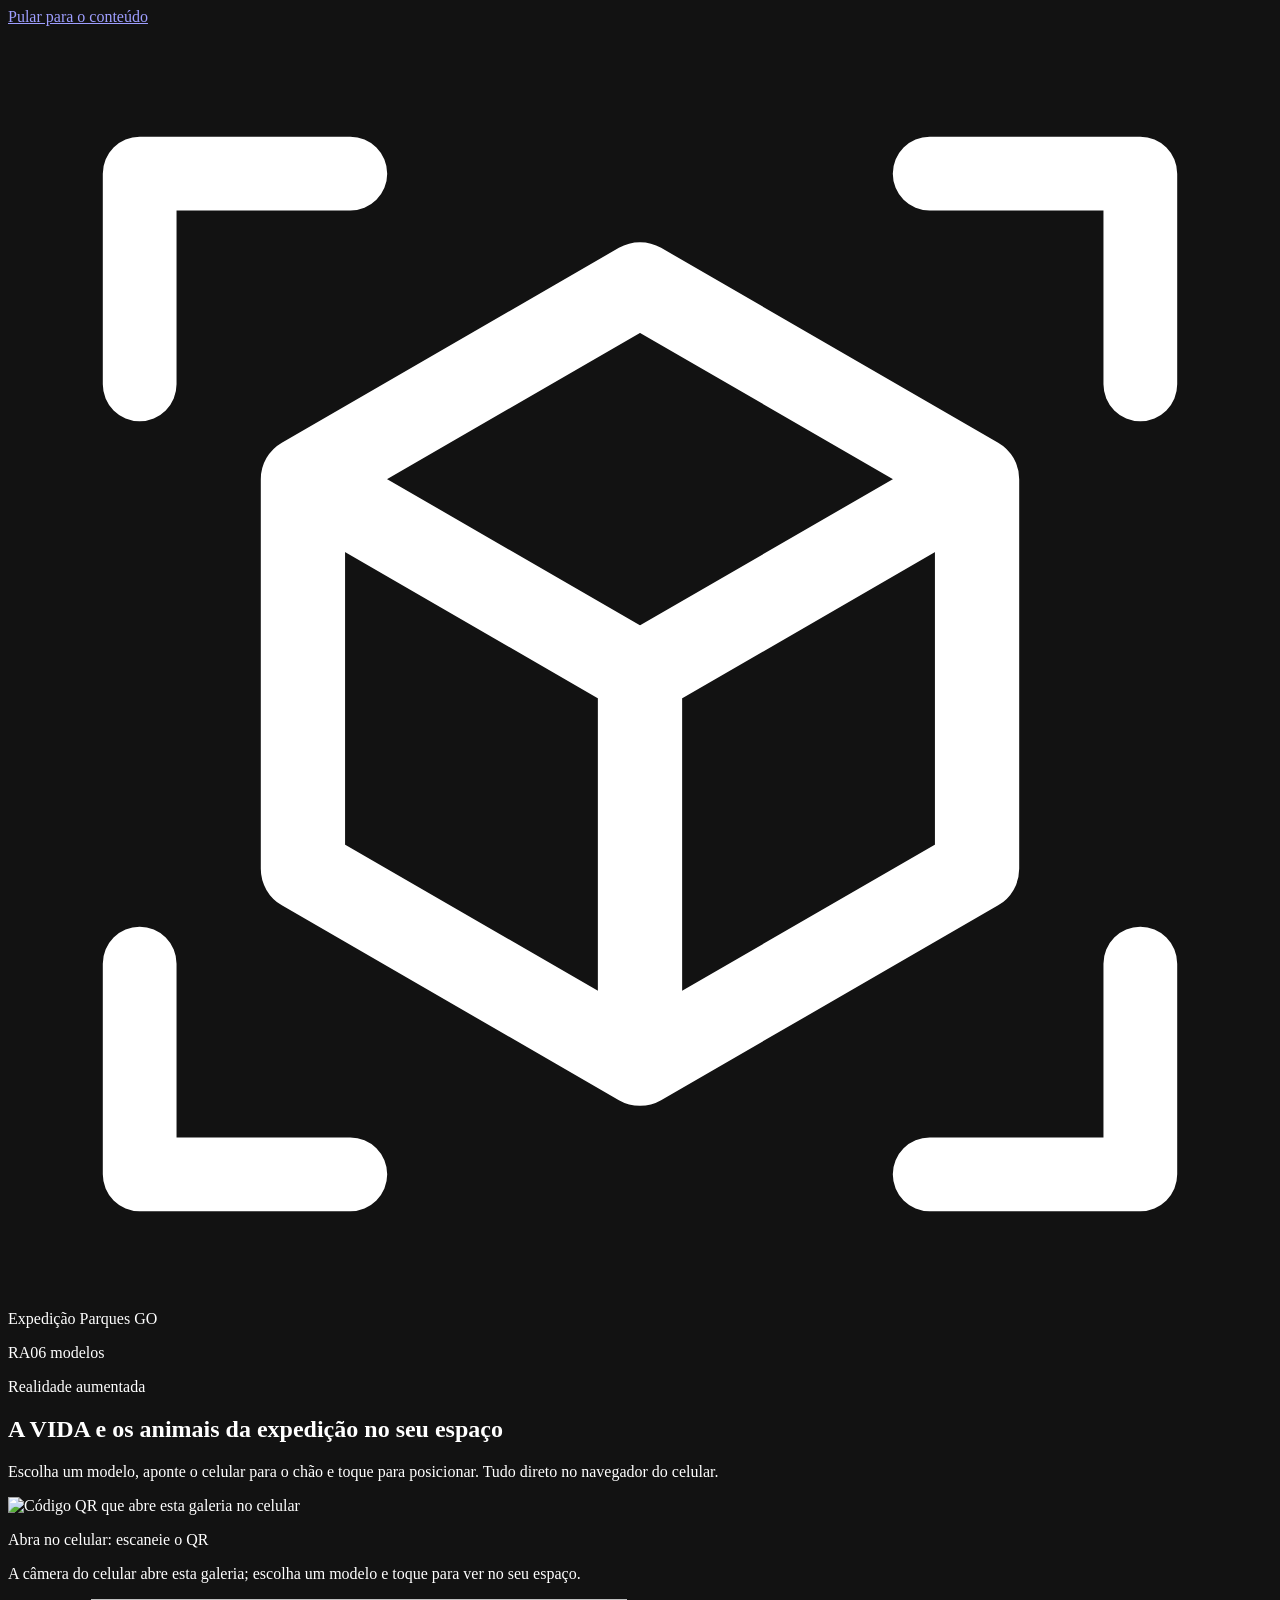
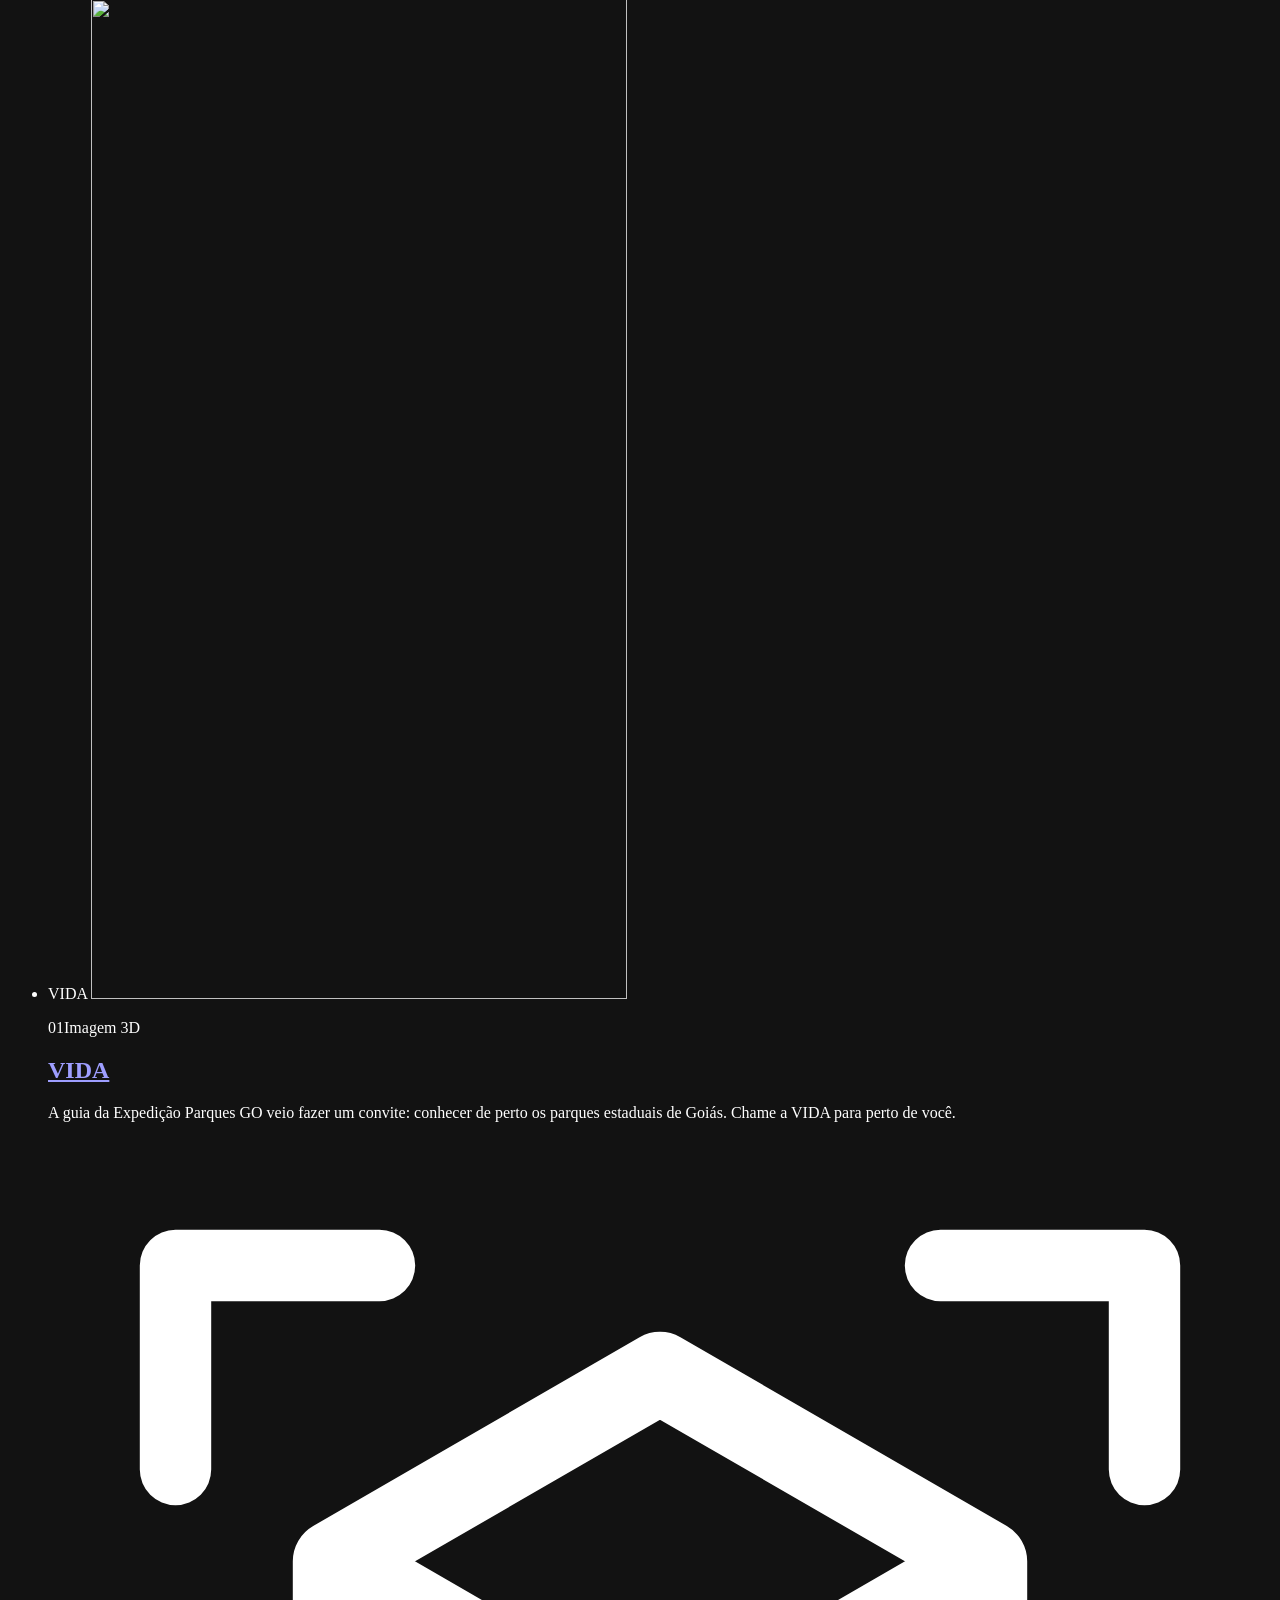
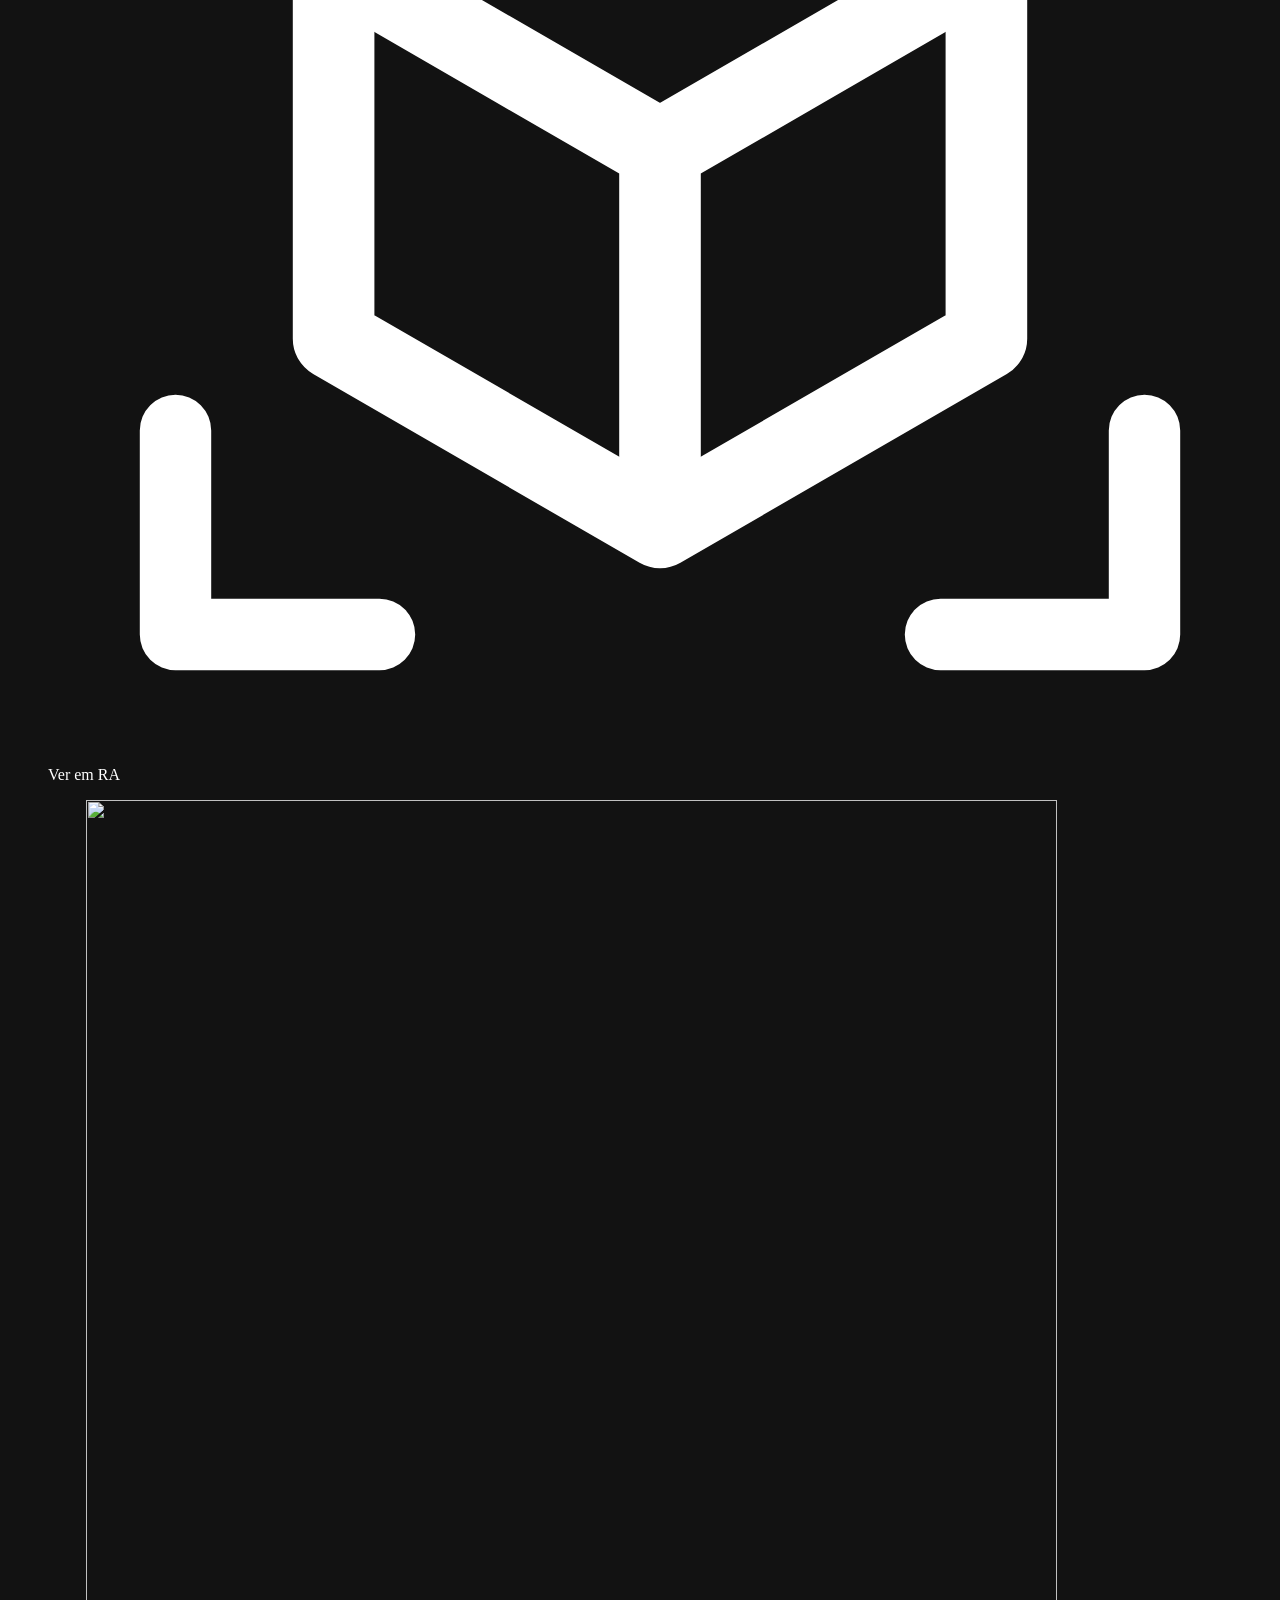
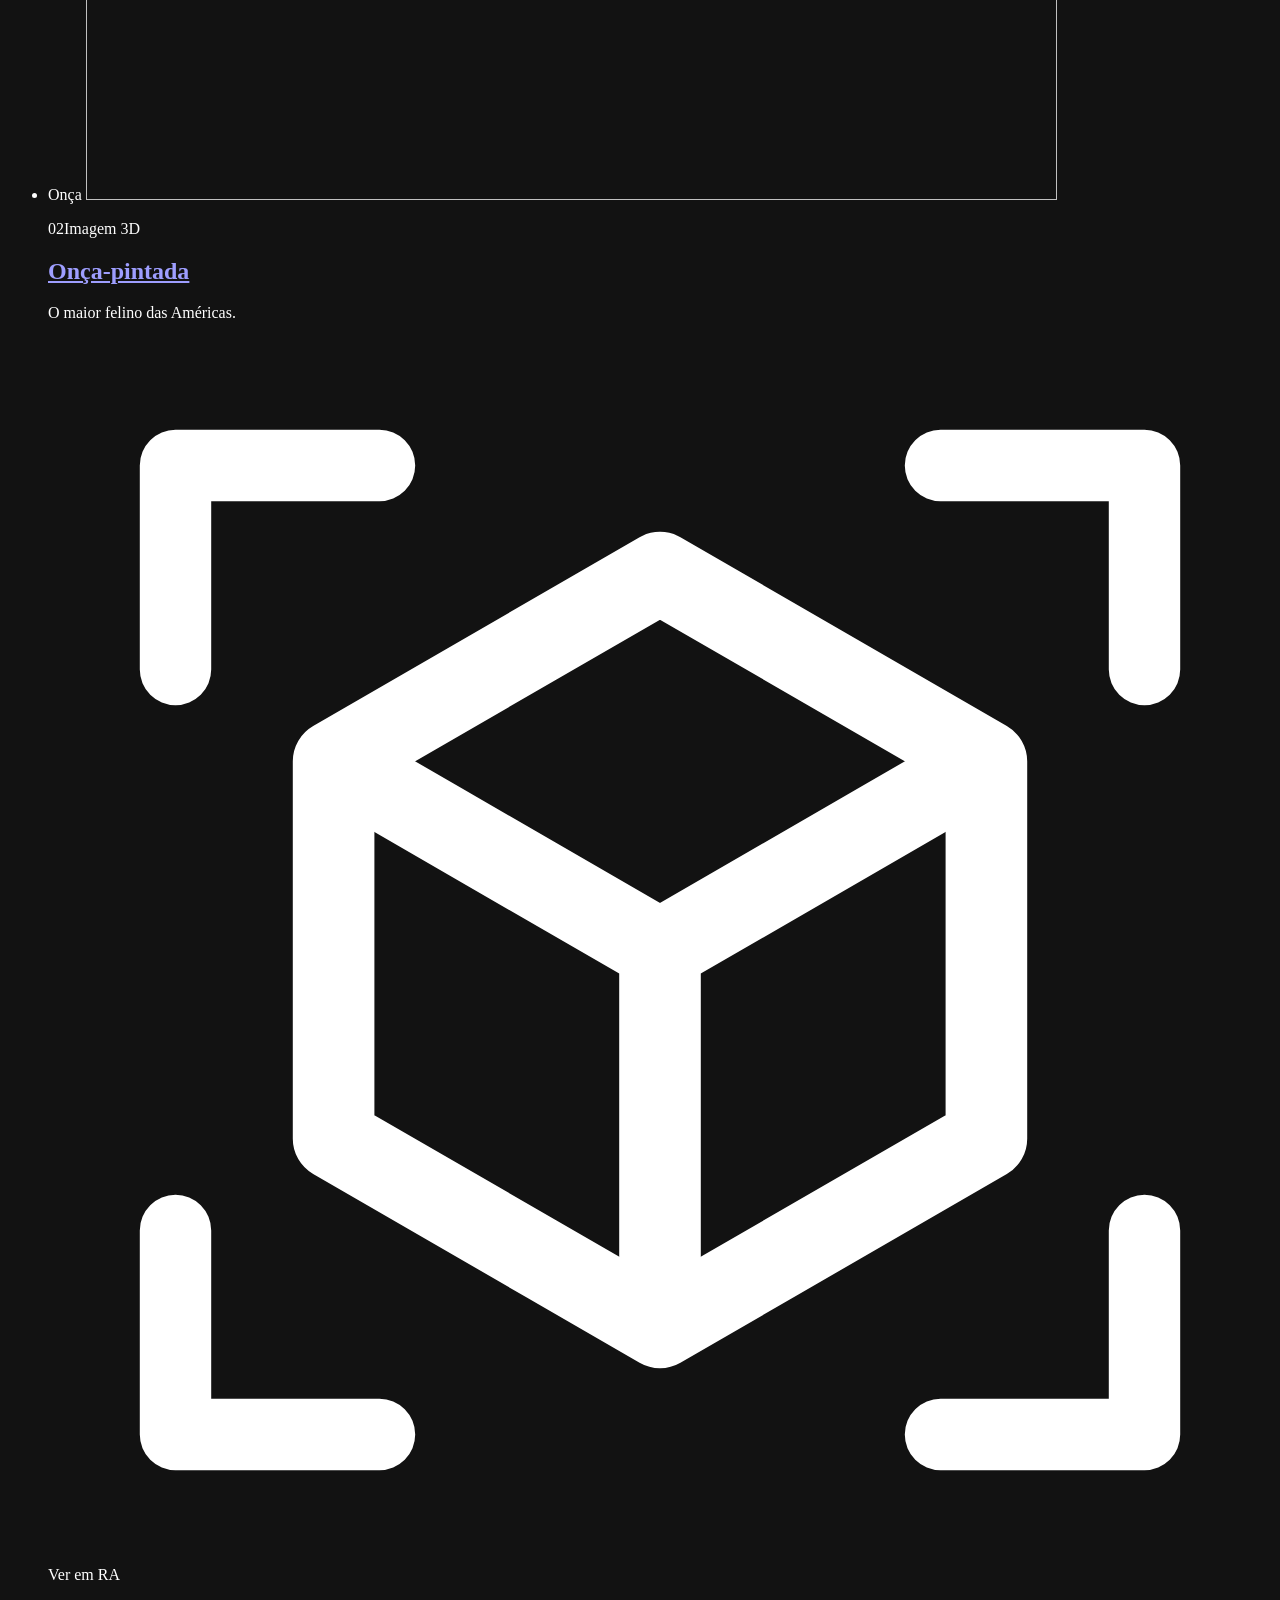
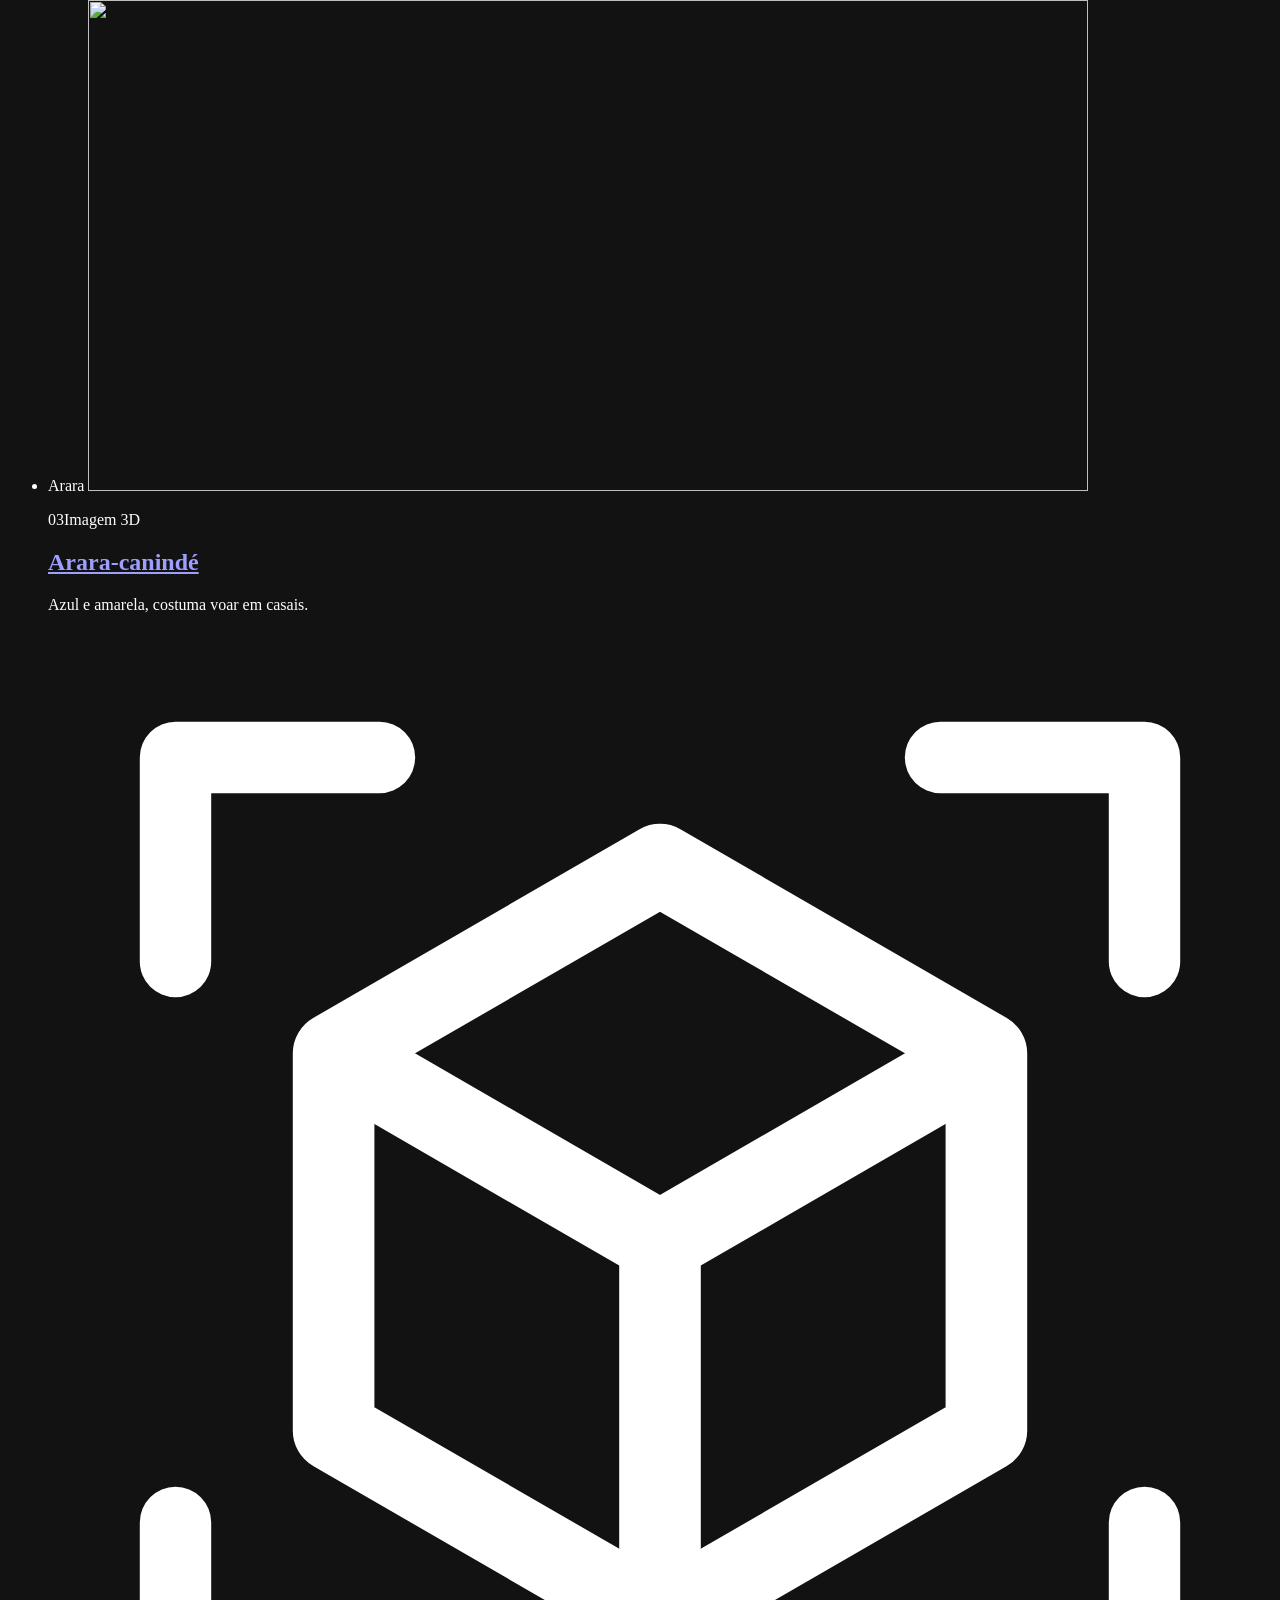
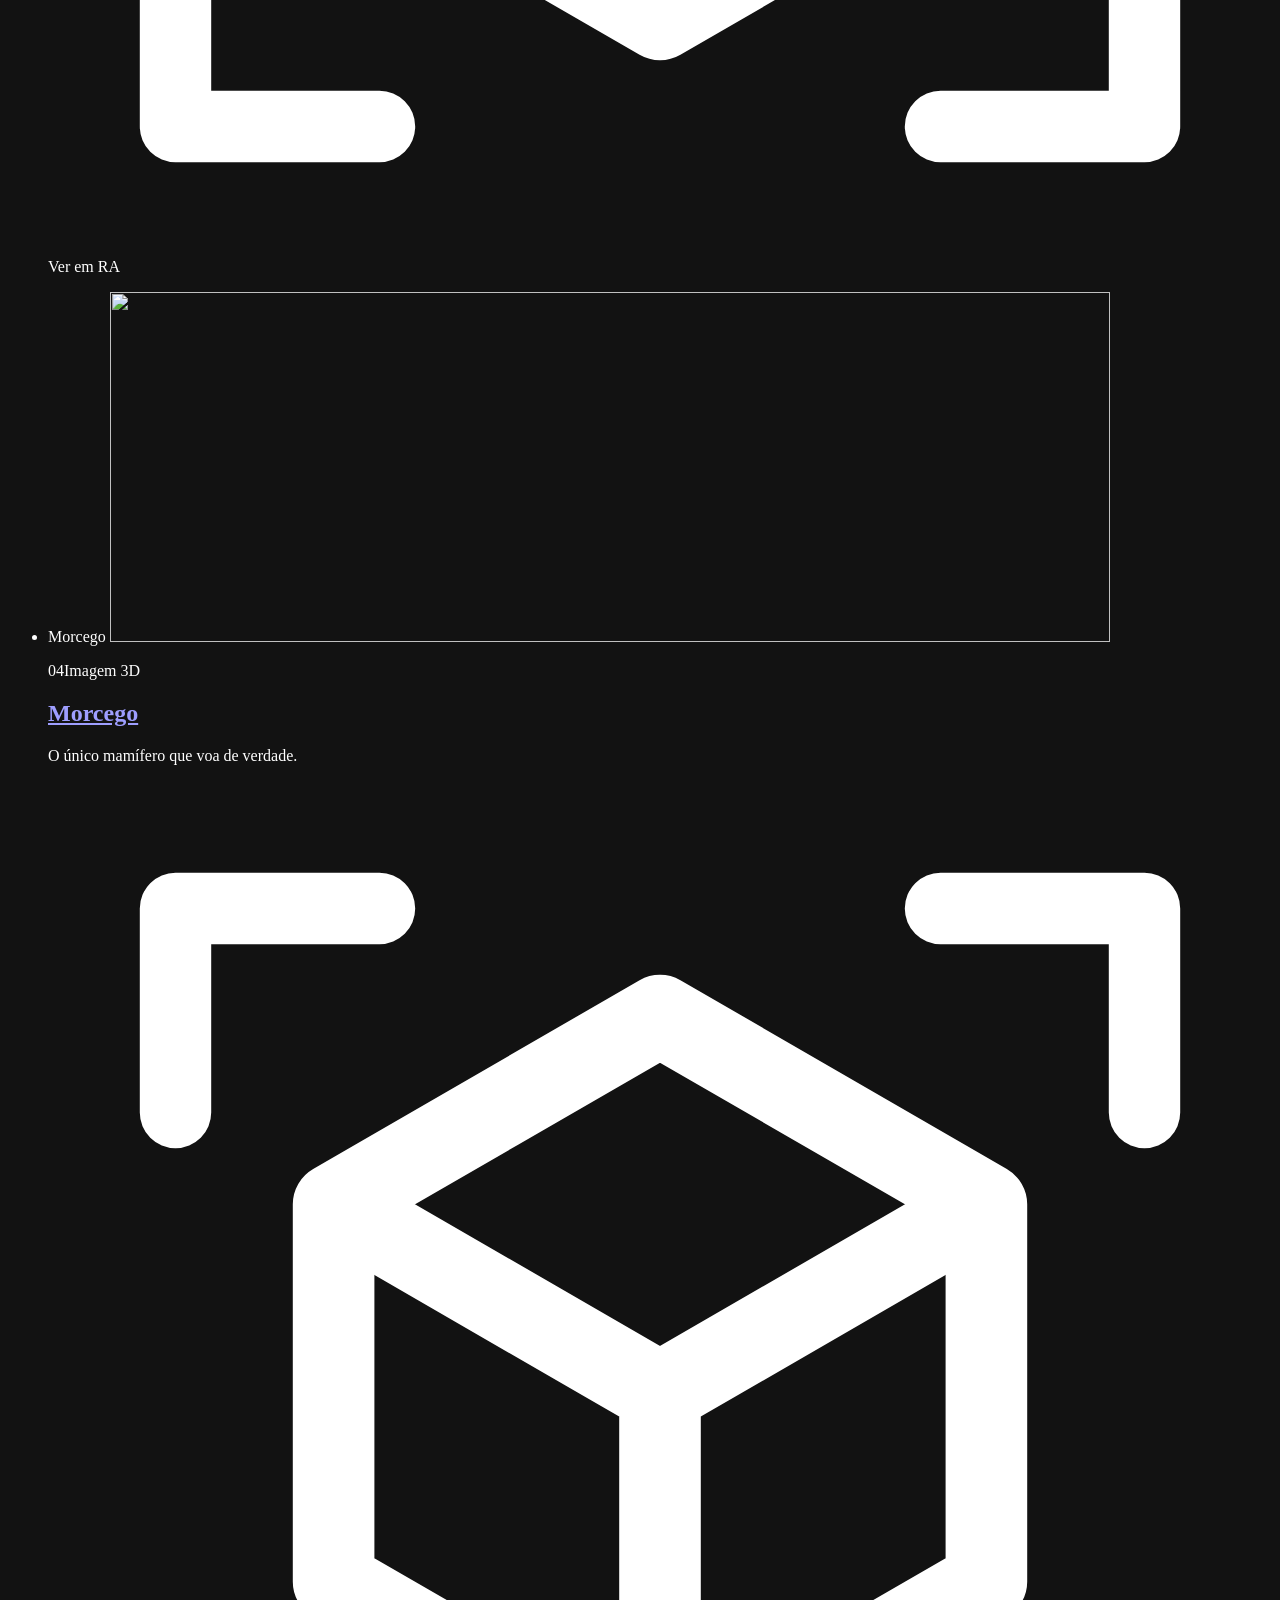
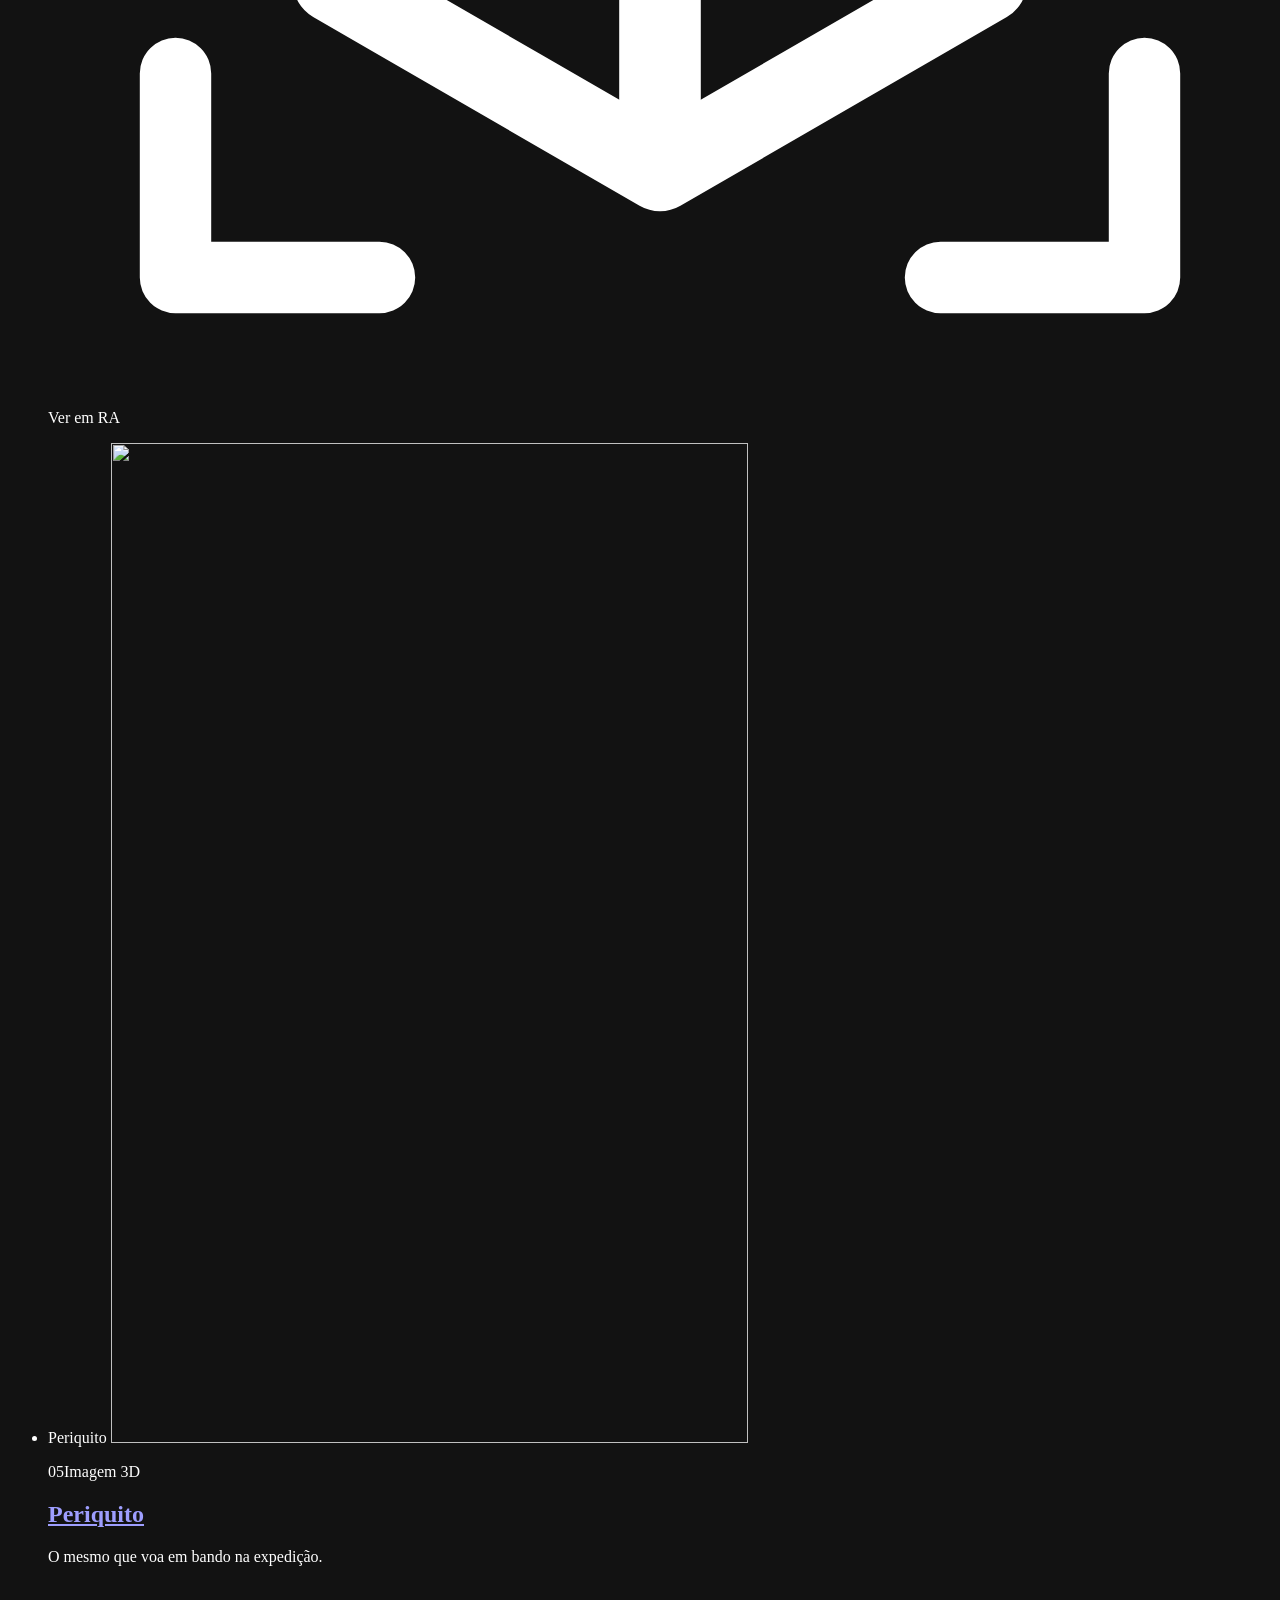
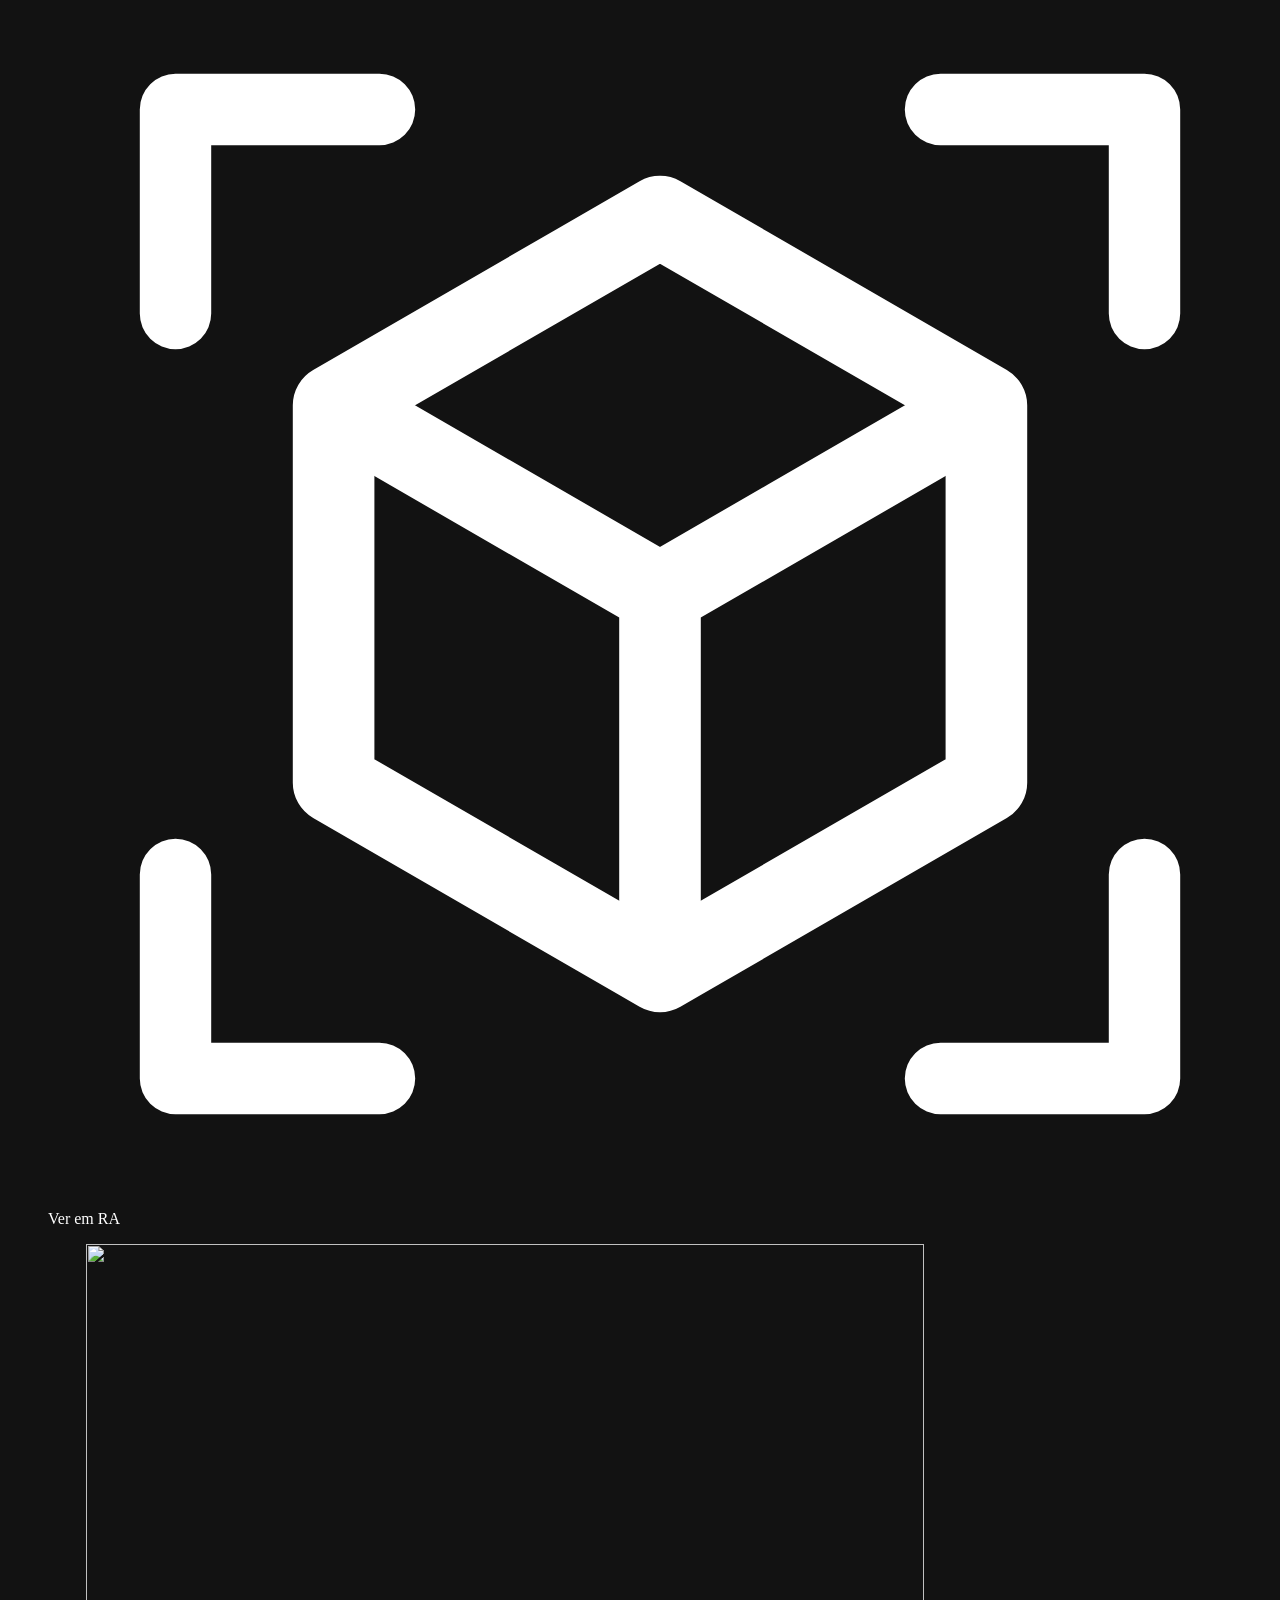
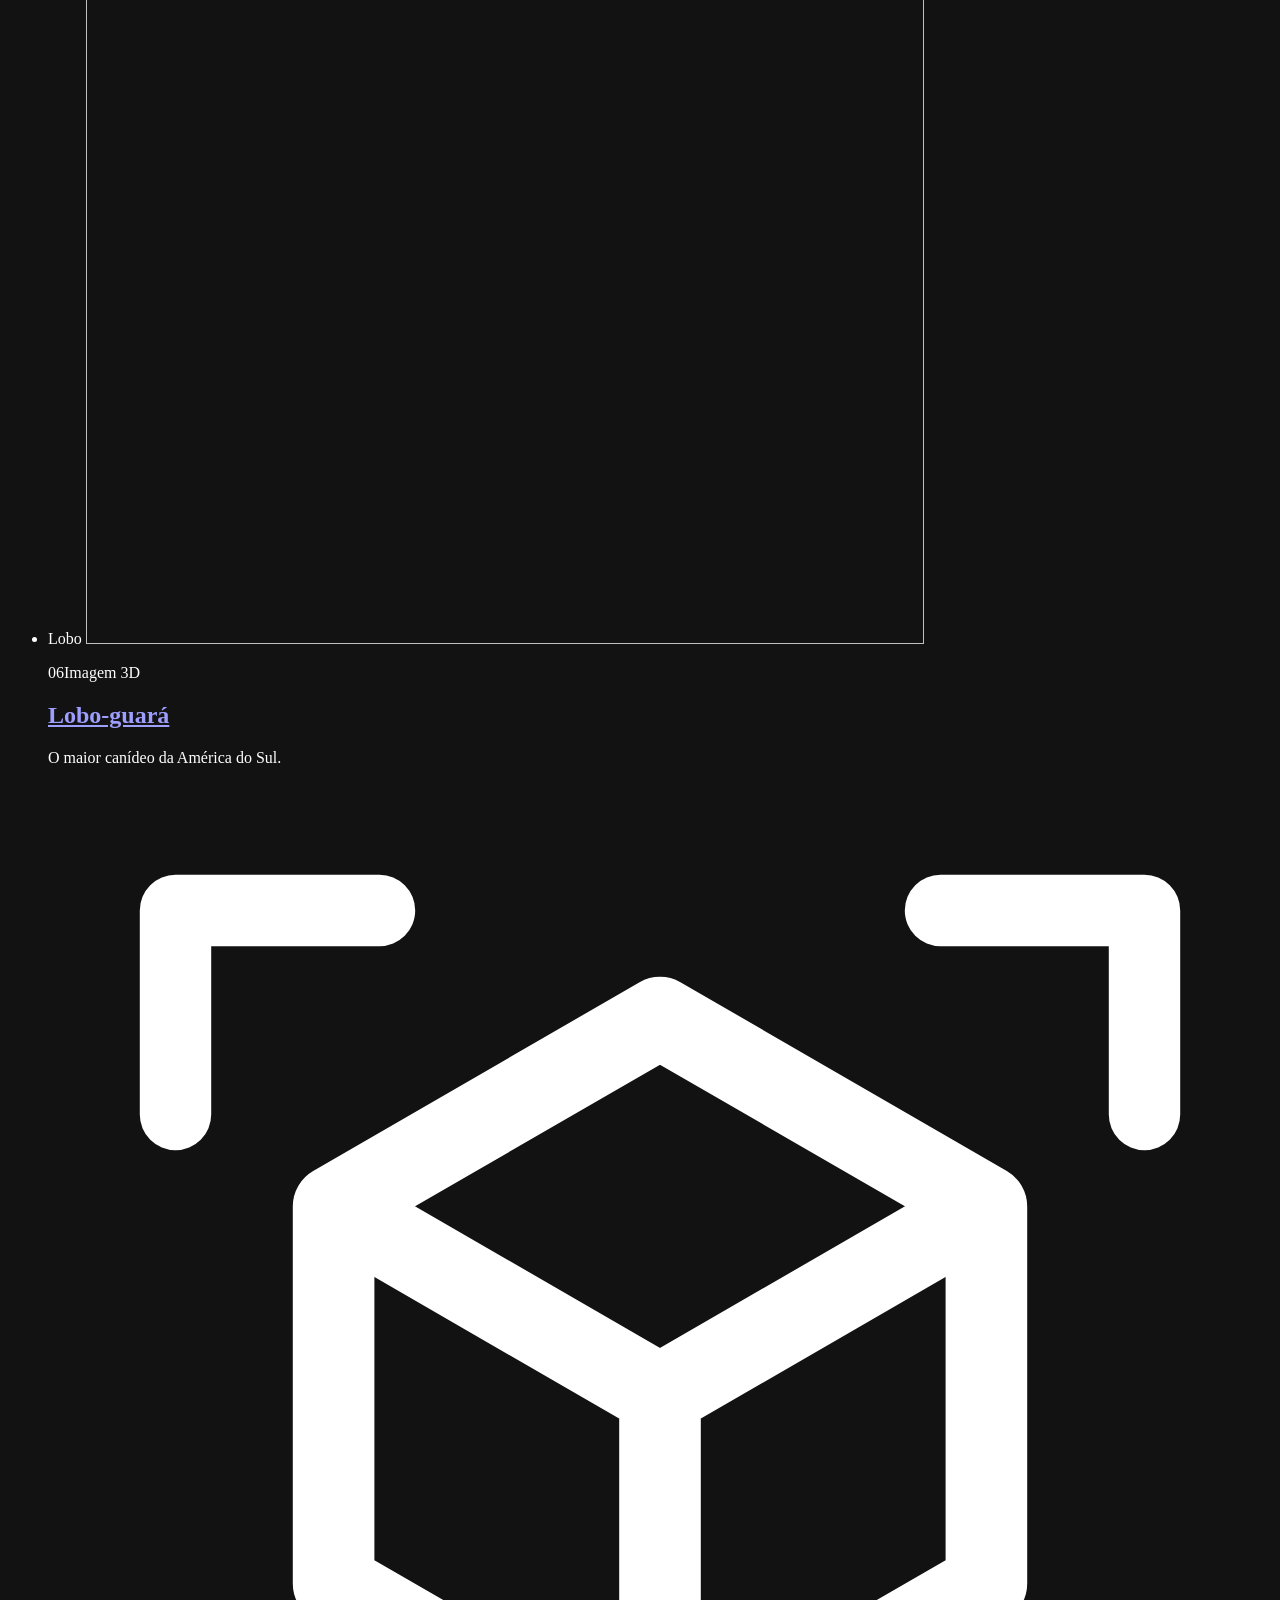
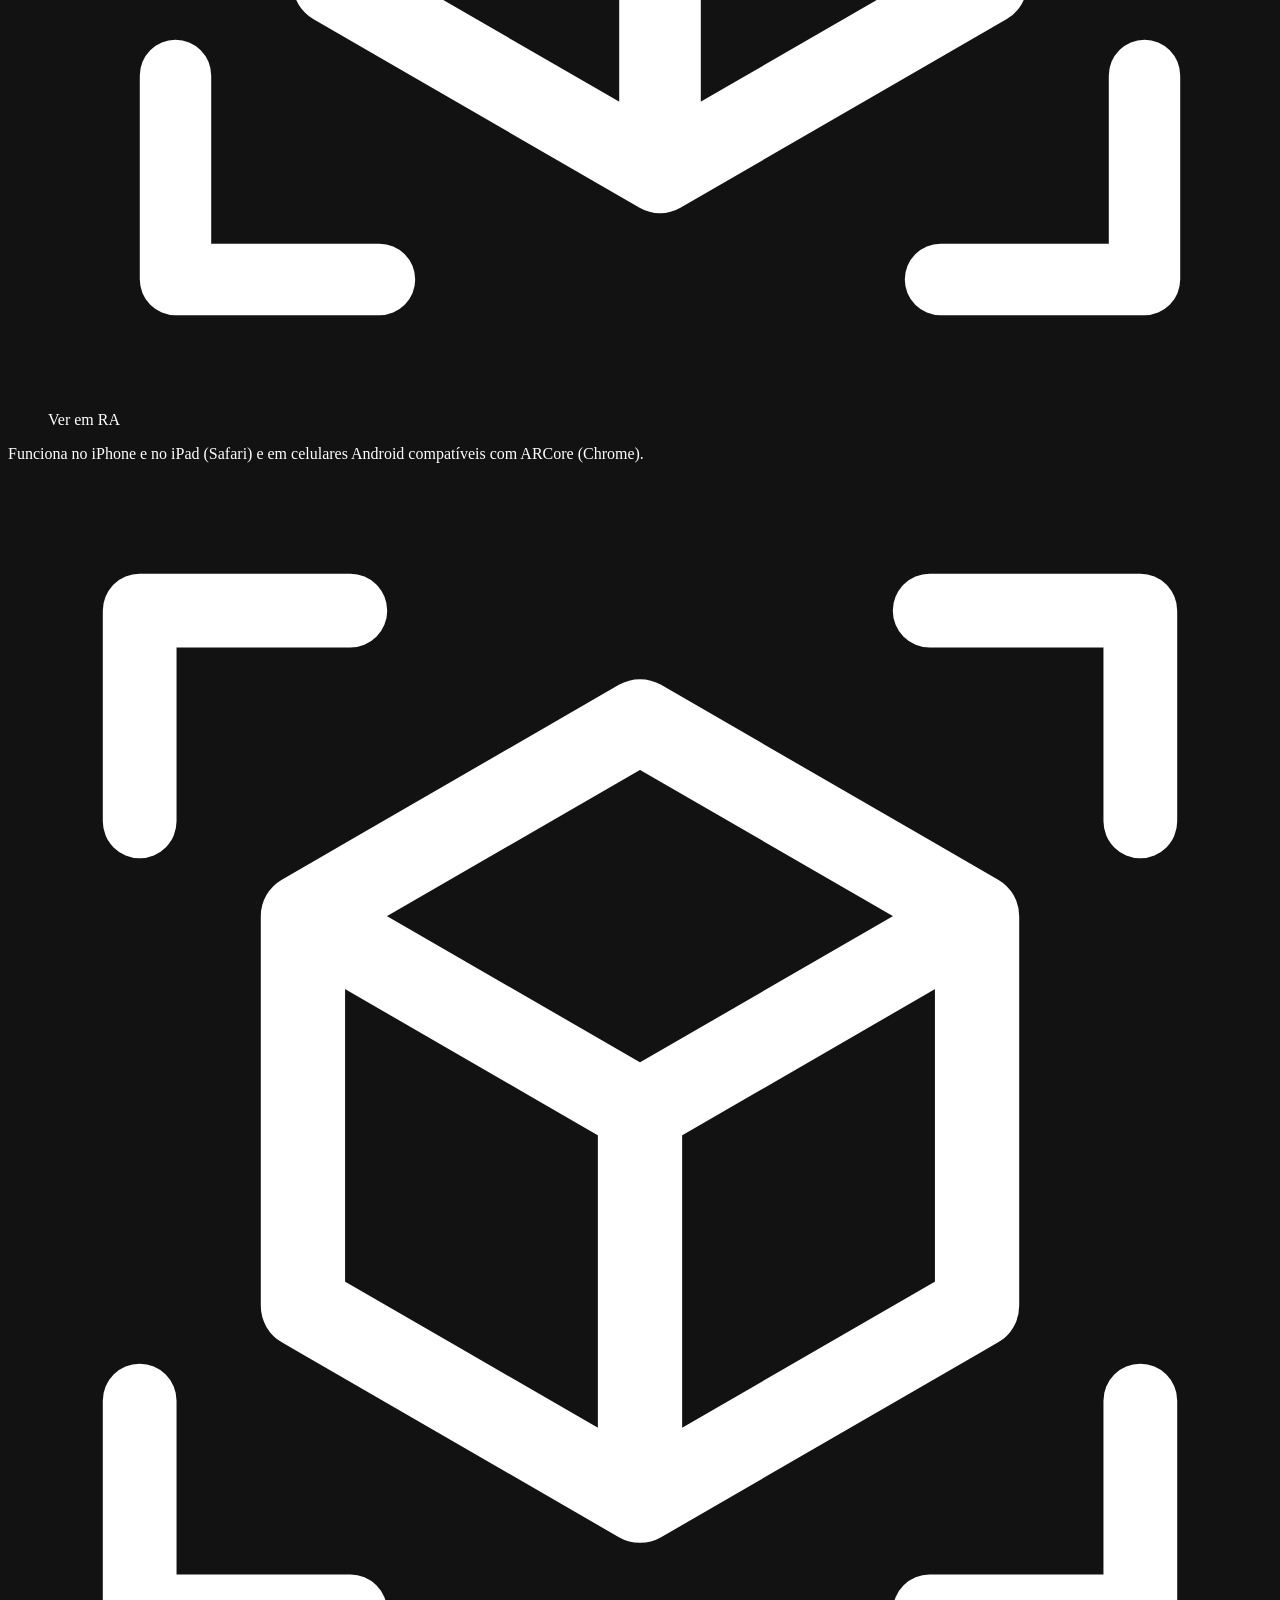
==== index.html @ 0865e81a "Publica paginas de realidade aumentada - Expedicao Parques GO" ====
<!doctype html>
<html lang="pt-BR">
<head>
<meta charset="utf-8">
<meta name="viewport" content="width=device-width, initial-scale=1, viewport-fit=cover">
<!-- Páginas abertas por QR code: fora dos buscadores (noindex não é controle de acesso). -->
<meta name="robots" content="noindex, nofollow">
<meta name="theme-color" content="#0d1714">
<meta name="color-scheme" content="dark">
<title>Realidade aumentada · Expedição Parques GO</title>
<meta name="description" content="A VIDA e os animais da Expedição Parques GO em realidade aumentada: escolha um modelo, aponte o celular para o chão e toque para posicionar.">
<meta property="og:type" content="website">
<meta property="og:locale" content="pt_BR">
<meta property="og:site_name" content="Expedição Parques GO">
<meta property="og:title" content="Realidade aumentada · Expedição Parques GO">
<meta property="og:description" content="A VIDA e os animais da Expedição Parques GO em realidade aumentada: escolha um modelo, aponte o celular para o chão e toque para posicionar.">
<meta property="og:url" content="https://tucoamazing.github.io/semad-ra/">
<meta property="og:image" content="https://tucoamazing.github.io/semad-ra/media/og/vida.jpg">
<meta property="og:image:width" content="1200">
<meta property="og:image:height" content="630">
<meta name="twitter:card" content="summary_large_image">
<link rel="icon" href="assets/icone.svg" type="image/svg+xml">
<link rel="icon" href="assets/icone-32.png" sizes="32x32" type="image/png">
<link rel="apple-touch-icon" href="assets/icone-180.png">
<link rel="preload" href="assets/fonts/inter-tight-latin-wght-normal.woff2" as="font" type="font/woff2" crossorigin>
<link rel="preload" href="assets/fonts/instrument-serif-latin-400-italic.woff2" as="font" type="font/woff2" crossorigin>
<link rel="stylesheet" href="assets/ra.css?v=a39c3739">
<script type="module" src="assets/ra.js?v=8b80f8fc"></script>
<noscript><style>.ra-cta,.ra-noar,.ra-stage__tools,.ra-vida3d__ar,.ra-size{display:none!important}.ra-desk{display:grid!important}</style></noscript>
</head>
<body class="ra ra--index">
<a class="ra-skip" href="#conteudo">Pular para o conteúdo</a>
<header class="ra-top">
  <p class="ra-top__brand"><svg class="ra-ico" viewBox="0 0 24 24" aria-hidden="true" focusable="false"><path d="M12 4.6 18.4 8.3v7.4L12 19.4l-6.4-3.7V8.3z" fill="none" stroke="currentColor" stroke-width="1.6" stroke-linejoin="round"/><path d="M5.6 8.3 12 12l6.4-3.7M12 12v7.4" fill="none" stroke="currentColor" stroke-width="1.6" stroke-linejoin="round"/><path d="M2.5 6.5v-4h4M17.5 2.5h4v4M21.5 17.5v4h-4M6.5 21.5h-4v-4" fill="none" stroke="currentColor" stroke-width="1.4" stroke-linecap="round" stroke-linejoin="round"/></svg><span>Expedição Parques GO</span></p>
  <p class="ra-top__idx"><span class="ra-top__tag">RA</span><span>06 modelos</span></p>
</header>
<main id="conteudo" class="ra-main ra-main--index">
  <section class="ra-hero" aria-labelledby="titulo">
    <div class="ra-hero__text">
      <p class="ra-eyebrow">Realidade aumentada</p>
      <h1 id="titulo" class="ra-title ra-title--hero">A VIDA e os animais da <span class="accent">expedição</span> no seu espaço</h1>
      <p class="ra-lede">Escolha um modelo, aponte o celular para o chão e toque para posicionar. Tudo direto no navegador do celular.</p>
    </div>
    <div class="ra-desk ra-desk--hero">
      <div class="ra-qr">
        <img src="qr/galeria.svg?v=fe623f6a" width="200" height="200" alt="Código QR que abre esta galeria no celular" decoding="async">
        <span class="ra-corner ra-corner--tl" aria-hidden="true"></span><span class="ra-corner ra-corner--tr" aria-hidden="true"></span><span class="ra-corner ra-corner--bl" aria-hidden="true"></span><span class="ra-corner ra-corner--br" aria-hidden="true"></span>
      </div>
      <div class="ra-desk__text">
        <p class="ra-desk__t">Abra no celular: escaneie o QR</p>
        <p class="ra-desk__s">A câmera do celular abre esta galeria; escolha um modelo e toque para ver no seu espaço.</p>
      </div>
    </div>
  </section>
  <ul class="ra-grid" aria-label="Modelos em realidade aumentada">
    <li class="ra-card ra-card--vida ra-card--feature" style="--len:4;--i:0" data-tilt>
      <div class="ra-card__visual" aria-hidden="true">
        <span class="ra-card__word">VIDA</span>
        <span class="ra-card__floor"></span>
        <img class="ra-card__img" src="media/poster/vida.webp?v=914a4414" alt="" width="536" height="1000" style="--foot:0.042" loading="eager" decoding="async">
      </div>
      <div class="ra-card__body">
        <p class="ra-card__idx"><span>01</span><span class="ra-card__origin" aria-hidden="true">Imagem 3D</span></p>
        <h2 class="ra-card__name"><a class="ra-card__link" href="vida.html">VIDA</a></h2>
        <p class="ra-card__text">A guia da Expedição Parques GO veio fazer um convite: conhecer de perto os parques estaduais de Goiás. Chame a VIDA para perto de você.</p>
        <p class="ra-card__go" aria-hidden="true"><svg class="ra-ico" viewBox="0 0 24 24" aria-hidden="true" focusable="false"><path d="M12 4.6 18.4 8.3v7.4L12 19.4l-6.4-3.7V8.3z" fill="none" stroke="currentColor" stroke-width="1.6" stroke-linejoin="round"/><path d="M5.6 8.3 12 12l6.4-3.7M12 12v7.4" fill="none" stroke="currentColor" stroke-width="1.6" stroke-linejoin="round"/><path d="M2.5 6.5v-4h4M17.5 2.5h4v4M21.5 17.5v4h-4M6.5 21.5h-4v-4" fill="none" stroke="currentColor" stroke-width="1.4" stroke-linecap="round" stroke-linejoin="round"/></svg><span>Ver em RA</span></p>
      </div>
      <span class="ra-corner ra-corner--tl" aria-hidden="true"></span><span class="ra-corner ra-corner--tr" aria-hidden="true"></span><span class="ra-corner ra-corner--bl" aria-hidden="true"></span><span class="ra-corner ra-corner--br" aria-hidden="true"></span>
    </li><li class="ra-card ra-card--onca" style="--len:4;--i:1" data-tilt>
      <div class="ra-card__visual" aria-hidden="true">
        <span class="ra-card__word">Onça</span>
        <span class="ra-card__floor"></span>
        <img class="ra-card__img" src="media/poster/onca.webp?v=721fc245" alt="" width="971" height="1000" style="--foot:0.121" loading="eager" decoding="async">
      </div>
      <div class="ra-card__body">
        <p class="ra-card__idx"><span>02</span><span class="ra-card__origin" aria-hidden="true">Imagem 3D</span></p>
        <h2 class="ra-card__name"><a class="ra-card__link" href="onca.html">Onça-pintada</a></h2>
        <p class="ra-card__text">O maior felino das Américas.</p>
        <p class="ra-card__go" aria-hidden="true"><svg class="ra-ico" viewBox="0 0 24 24" aria-hidden="true" focusable="false"><path d="M12 4.6 18.4 8.3v7.4L12 19.4l-6.4-3.7V8.3z" fill="none" stroke="currentColor" stroke-width="1.6" stroke-linejoin="round"/><path d="M5.6 8.3 12 12l6.4-3.7M12 12v7.4" fill="none" stroke="currentColor" stroke-width="1.6" stroke-linejoin="round"/><path d="M2.5 6.5v-4h4M17.5 2.5h4v4M21.5 17.5v4h-4M6.5 21.5h-4v-4" fill="none" stroke="currentColor" stroke-width="1.4" stroke-linecap="round" stroke-linejoin="round"/></svg><span>Ver em RA</span></p>
      </div>
      <span class="ra-corner ra-corner--tl" aria-hidden="true"></span><span class="ra-corner ra-corner--tr" aria-hidden="true"></span><span class="ra-corner ra-corner--bl" aria-hidden="true"></span><span class="ra-corner ra-corner--br" aria-hidden="true"></span>
    </li><li class="ra-card ra-card--arara" style="--len:5;--i:2" data-tilt>
      <div class="ra-card__visual" aria-hidden="true">
        <span class="ra-card__word">Arara</span>
        <span class="ra-card__floor"></span>
        <img class="ra-card__img" src="media/poster/arara.webp?v=2cf14411" alt="" width="1000" height="491" style="--foot:0.222" loading="eager" decoding="async">
      </div>
      <div class="ra-card__body">
        <p class="ra-card__idx"><span>03</span><span class="ra-card__origin" aria-hidden="true">Imagem 3D</span></p>
        <h2 class="ra-card__name"><a class="ra-card__link" href="arara.html">Arara-canindé</a></h2>
        <p class="ra-card__text">Azul e amarela, costuma voar em casais.</p>
        <p class="ra-card__go" aria-hidden="true"><svg class="ra-ico" viewBox="0 0 24 24" aria-hidden="true" focusable="false"><path d="M12 4.6 18.4 8.3v7.4L12 19.4l-6.4-3.7V8.3z" fill="none" stroke="currentColor" stroke-width="1.6" stroke-linejoin="round"/><path d="M5.6 8.3 12 12l6.4-3.7M12 12v7.4" fill="none" stroke="currentColor" stroke-width="1.6" stroke-linejoin="round"/><path d="M2.5 6.5v-4h4M17.5 2.5h4v4M21.5 17.5v4h-4M6.5 21.5h-4v-4" fill="none" stroke="currentColor" stroke-width="1.4" stroke-linecap="round" stroke-linejoin="round"/></svg><span>Ver em RA</span></p>
      </div>
      <span class="ra-corner ra-corner--tl" aria-hidden="true"></span><span class="ra-corner ra-corner--tr" aria-hidden="true"></span><span class="ra-corner ra-corner--bl" aria-hidden="true"></span><span class="ra-corner ra-corner--br" aria-hidden="true"></span>
    </li><li class="ra-card ra-card--morcego ra-card--voa" style="--len:7;--i:3" data-tilt>
      <div class="ra-card__visual" aria-hidden="true">
        <span class="ra-card__word">Morcego</span>
        <span class="ra-card__floor"></span>
        <img class="ra-card__img" src="media/poster/morcego.webp?v=ba8fd514" alt="" width="1000" height="350" style="--foot:0.0571" loading="lazy" decoding="async">
      </div>
      <div class="ra-card__body">
        <p class="ra-card__idx"><span>04</span><span class="ra-card__origin" aria-hidden="true">Imagem 3D</span></p>
        <h2 class="ra-card__name"><a class="ra-card__link" href="morcego.html">Morcego</a></h2>
        <p class="ra-card__text">O único mamífero que voa de verdade.</p>
        <p class="ra-card__go" aria-hidden="true"><svg class="ra-ico" viewBox="0 0 24 24" aria-hidden="true" focusable="false"><path d="M12 4.6 18.4 8.3v7.4L12 19.4l-6.4-3.7V8.3z" fill="none" stroke="currentColor" stroke-width="1.6" stroke-linejoin="round"/><path d="M5.6 8.3 12 12l6.4-3.7M12 12v7.4" fill="none" stroke="currentColor" stroke-width="1.6" stroke-linejoin="round"/><path d="M2.5 6.5v-4h4M17.5 2.5h4v4M21.5 17.5v4h-4M6.5 21.5h-4v-4" fill="none" stroke="currentColor" stroke-width="1.4" stroke-linecap="round" stroke-linejoin="round"/></svg><span>Ver em RA</span></p>
      </div>
      <span class="ra-corner ra-corner--tl" aria-hidden="true"></span><span class="ra-corner ra-corner--tr" aria-hidden="true"></span><span class="ra-corner ra-corner--bl" aria-hidden="true"></span><span class="ra-corner ra-corner--br" aria-hidden="true"></span>
    </li><li class="ra-card ra-card--periquito" style="--len:9;--i:4" data-tilt>
      <div class="ra-card__visual" aria-hidden="true">
        <span class="ra-card__word">Periquito</span>
        <span class="ra-card__floor"></span>
        <img class="ra-card__img" src="media/poster/periquito.webp?v=62e96182" alt="" width="637" height="1000" style="--foot:0.09" loading="lazy" decoding="async">
      </div>
      <div class="ra-card__body">
        <p class="ra-card__idx"><span>05</span><span class="ra-card__origin" aria-hidden="true">Imagem 3D</span></p>
        <h2 class="ra-card__name"><a class="ra-card__link" href="periquito.html">Periquito</a></h2>
        <p class="ra-card__text">O mesmo que voa em bando na expedição.</p>
        <p class="ra-card__go" aria-hidden="true"><svg class="ra-ico" viewBox="0 0 24 24" aria-hidden="true" focusable="false"><path d="M12 4.6 18.4 8.3v7.4L12 19.4l-6.4-3.7V8.3z" fill="none" stroke="currentColor" stroke-width="1.6" stroke-linejoin="round"/><path d="M5.6 8.3 12 12l6.4-3.7M12 12v7.4" fill="none" stroke="currentColor" stroke-width="1.6" stroke-linejoin="round"/><path d="M2.5 6.5v-4h4M17.5 2.5h4v4M21.5 17.5v4h-4M6.5 21.5h-4v-4" fill="none" stroke="currentColor" stroke-width="1.4" stroke-linecap="round" stroke-linejoin="round"/></svg><span>Ver em RA</span></p>
      </div>
      <span class="ra-corner ra-corner--tl" aria-hidden="true"></span><span class="ra-corner ra-corner--tr" aria-hidden="true"></span><span class="ra-corner ra-corner--bl" aria-hidden="true"></span><span class="ra-corner ra-corner--br" aria-hidden="true"></span>
    </li><li class="ra-card ra-card--lobo-guara" style="--len:4;--i:5" data-tilt>
      <div class="ra-card__visual" aria-hidden="true">
        <span class="ra-card__word">Lobo</span>
        <span class="ra-card__floor"></span>
        <img class="ra-card__img" src="media/poster/lobo-guara.webp?v=2ee10010" alt="" width="838" height="1000" style="--foot:0.13" loading="lazy" decoding="async">
      </div>
      <div class="ra-card__body">
        <p class="ra-card__idx"><span>06</span><span class="ra-card__origin" aria-hidden="true">Imagem 3D</span></p>
        <h2 class="ra-card__name"><a class="ra-card__link" href="lobo-guara.html">Lobo-guará</a></h2>
        <p class="ra-card__text">O maior canídeo da América do Sul.</p>
        <p class="ra-card__go" aria-hidden="true"><svg class="ra-ico" viewBox="0 0 24 24" aria-hidden="true" focusable="false"><path d="M12 4.6 18.4 8.3v7.4L12 19.4l-6.4-3.7V8.3z" fill="none" stroke="currentColor" stroke-width="1.6" stroke-linejoin="round"/><path d="M5.6 8.3 12 12l6.4-3.7M12 12v7.4" fill="none" stroke="currentColor" stroke-width="1.6" stroke-linejoin="round"/><path d="M2.5 6.5v-4h4M17.5 2.5h4v4M21.5 17.5v4h-4M6.5 21.5h-4v-4" fill="none" stroke="currentColor" stroke-width="1.4" stroke-linecap="round" stroke-linejoin="round"/></svg><span>Ver em RA</span></p>
      </div>
      <span class="ra-corner ra-corner--tl" aria-hidden="true"></span><span class="ra-corner ra-corner--tr" aria-hidden="true"></span><span class="ra-corner ra-corner--bl" aria-hidden="true"></span><span class="ra-corner ra-corner--br" aria-hidden="true"></span>
    </li>
  </ul>
  <p class="ra-compat ra-compat--index">Funciona no iPhone e no iPad (Safari) e em celulares Android compatíveis com ARCore (Chrome).</p>
</main>
<footer class="ra-foot">
  <p class="ra-selo"><svg class="ra-ico" viewBox="0 0 24 24" aria-hidden="true" focusable="false"><path d="M12 4.6 18.4 8.3v7.4L12 19.4l-6.4-3.7V8.3z" fill="none" stroke="currentColor" stroke-width="1.6" stroke-linejoin="round"/><path d="M5.6 8.3 12 12l6.4-3.7M12 12v7.4" fill="none" stroke="currentColor" stroke-width="1.6" stroke-linejoin="round"/><path d="M2.5 6.5v-4h4M17.5 2.5h4v4M21.5 17.5v4h-4M6.5 21.5h-4v-4" fill="none" stroke="currentColor" stroke-width="1.4" stroke-linecap="round" stroke-linejoin="round"/></svg><span>Expedição Parques GO · AMB Studio para SEMAD</span></p>
</footer>
</body>
</html>
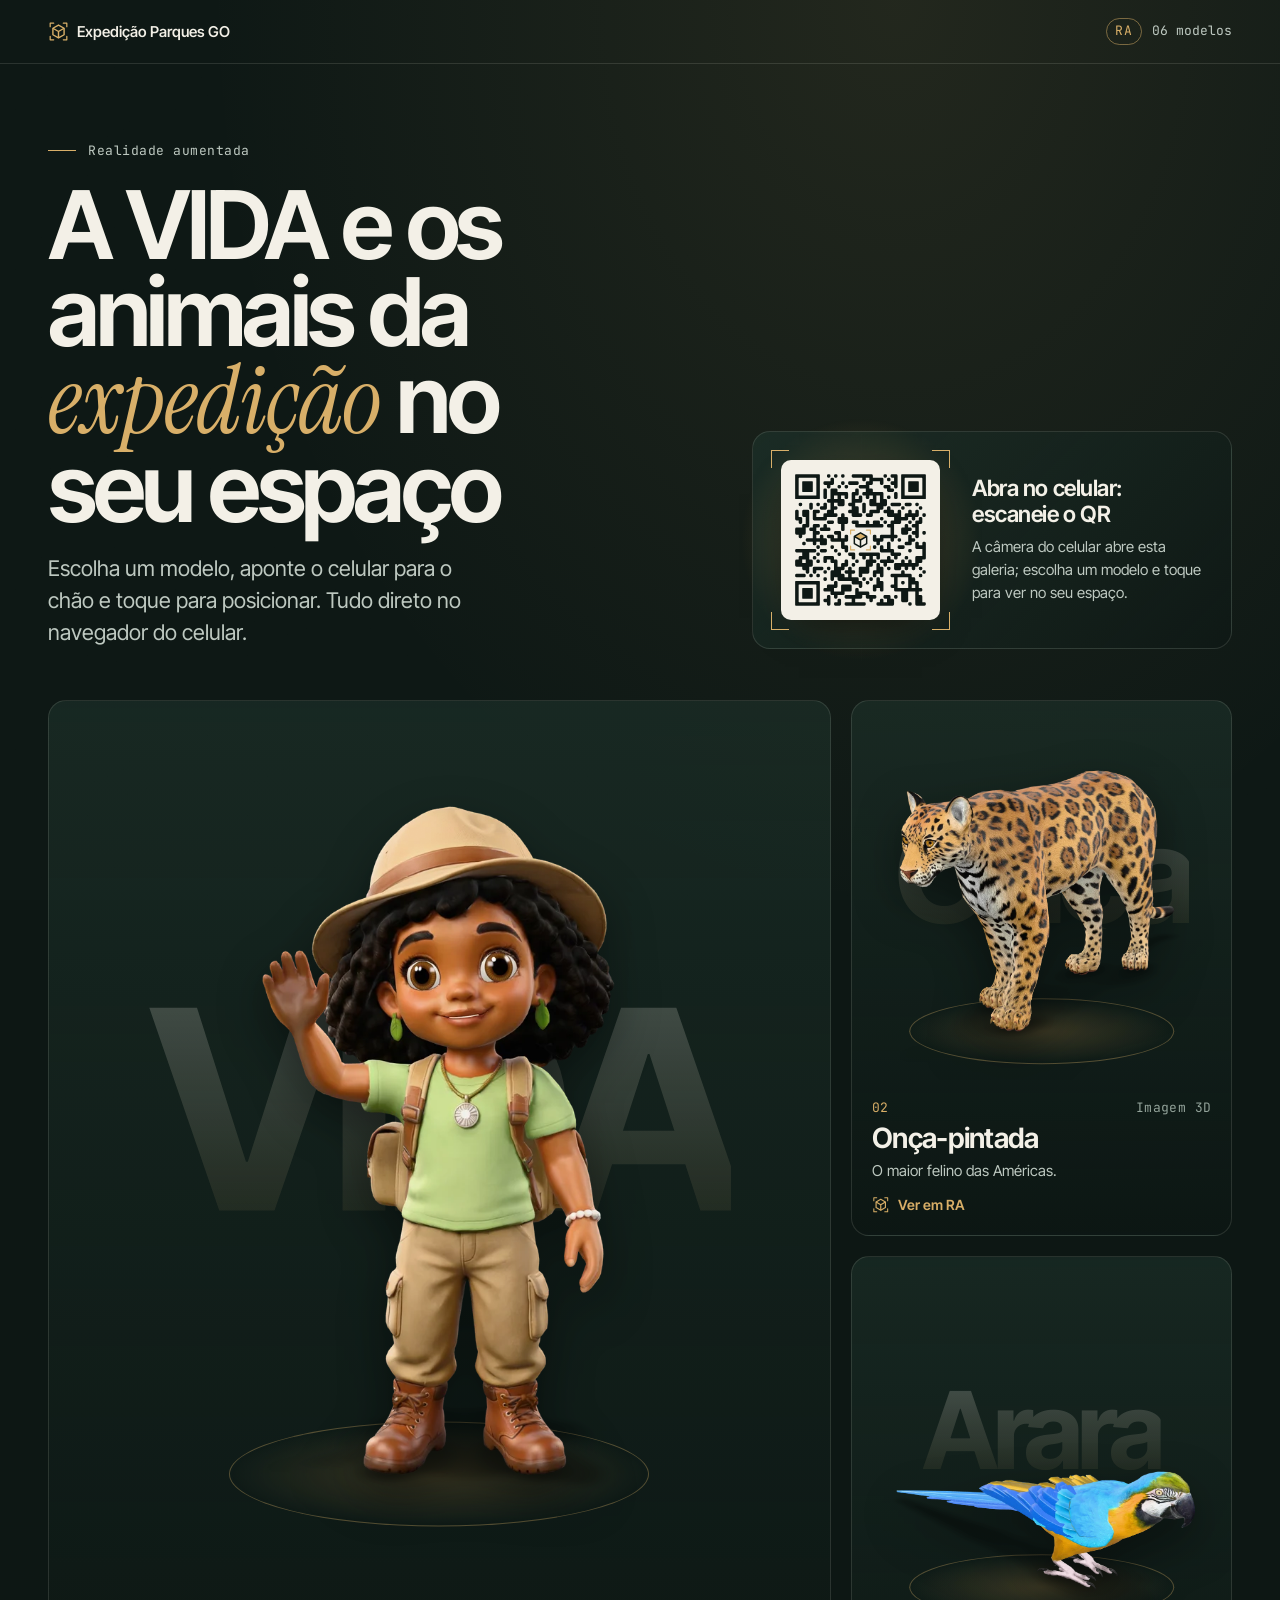
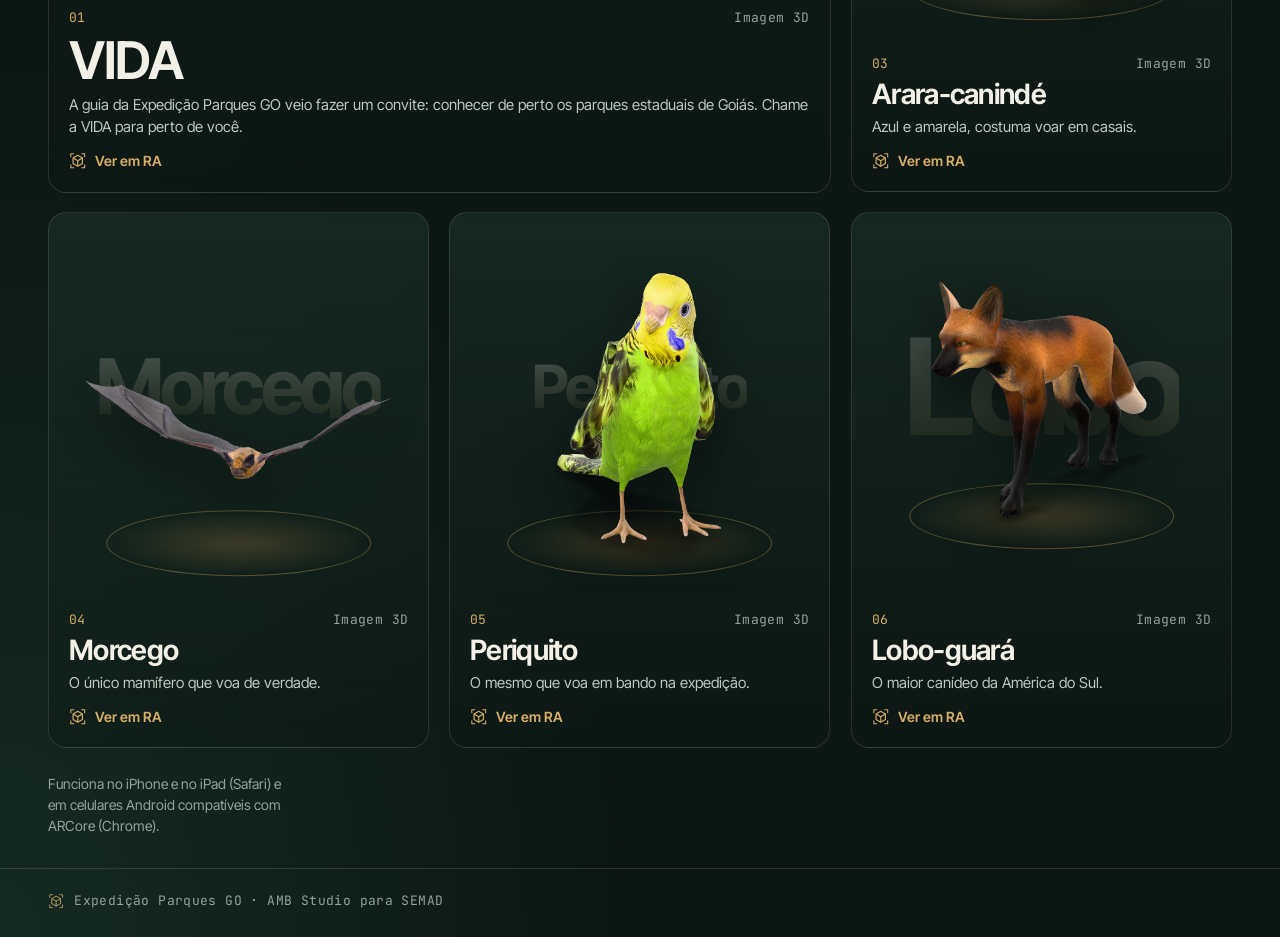
==== commit 5d378694: "VIDA falante: paginas (ouvir, foto)" ====
--- a/index.html
+++ b/index.html
@@ -24,9 +24,9 @@
 <link rel="apple-touch-icon" href="assets/icone-180.png">
 <link rel="preload" href="assets/fonts/inter-tight-latin-wght-normal.woff2" as="font" type="font/woff2" crossorigin>
 <link rel="preload" href="assets/fonts/instrument-serif-latin-400-italic.woff2" as="font" type="font/woff2" crossorigin>
-<link rel="stylesheet" href="assets/ra.css?v=a39c3739">
-<script type="module" src="assets/ra.js?v=8b80f8fc"></script>
-<noscript><style>.ra-cta,.ra-noar,.ra-stage__tools,.ra-vida3d__ar,.ra-size{display:none!important}.ra-desk{display:grid!important}</style></noscript>
+<link rel="stylesheet" href="assets/ra.css?v=48a5b540">
+<script type="module" src="assets/ra.js?v=2e8eaf8b"></script>
+<noscript><style>.ra-cta,.ra-noar,.ra-fotocta,.ra-ouvir,.ra-stage__tools,.ra-vida3d__ar,.ra-size{display:none!important}.ra-desk{display:grid!important}</style></noscript>
 </head>
 <body class="ra ra--index">
 <a class="ra-skip" href="#conteudo">Pular para o conteúdo</a>
@@ -57,7 +57,7 @@
       <div class="ra-card__visual" aria-hidden="true">
         <span class="ra-card__word">VIDA</span>
         <span class="ra-card__floor"></span>
-        <img class="ra-card__img" src="media/poster/vida.webp?v=914a4414" alt="" width="536" height="1000" style="--foot:0.042" loading="eager" decoding="async">
+        <img class="ra-card__img" src="media/poster/vida.webp?v=f49cede3" alt="" width="536" height="1000" style="--foot:0.042" loading="eager" decoding="async">
       </div>
       <div class="ra-card__body">
         <p class="ra-card__idx"><span>01</span><span class="ra-card__origin" aria-hidden="true">Imagem 3D</span></p>
--- a/assets/ra.css
+++ b/assets/ra.css
@@ -0,0 +1,2189 @@
+/* Páginas de RA · Expedição Parques GO — gerado por scripts/ar-site.mjs (não editar à mão) */
+@font-face {
+  font-family: 'Inter Tight';
+  font-style: normal;
+  font-weight: 100 900;
+  font-display: swap;
+  src: url('fonts/inter-tight-latin-wght-normal.woff2') format('woff2');
+  unicode-range: U+0000-00FF, U+0131, U+0152-0153, U+02BB-02BC, U+02C6, U+02DA, U+02DC, U+0304, U+0308, U+0329, U+2000-206F, U+20AC, U+2122, U+2191, U+2193, U+2212, U+2215, U+FEFF, U+FFFD;
+}
+@font-face {
+  font-family: 'Instrument Serif';
+  font-style: normal;
+  font-weight: 400;
+  font-display: swap;
+  src: url('fonts/instrument-serif-latin-400-normal.woff2') format('woff2');
+  unicode-range: U+0000-00FF, U+0131, U+0152-0153, U+02BB-02BC, U+02C6, U+02DA, U+02DC, U+0304, U+0308, U+0329, U+2000-206F, U+20AC, U+2122, U+2191, U+2193, U+2212, U+2215, U+FEFF, U+FFFD;
+}
+@font-face {
+  font-family: 'Instrument Serif';
+  font-style: italic;
+  font-weight: 400;
+  font-display: swap;
+  src: url('fonts/instrument-serif-latin-400-italic.woff2') format('woff2');
+  unicode-range: U+0000-00FF, U+0131, U+0152-0153, U+02BB-02BC, U+02C6, U+02DA, U+02DC, U+0304, U+0308, U+0329, U+2000-206F, U+20AC, U+2122, U+2191, U+2193, U+2212, U+2215, U+FEFF, U+FFFD;
+}
+@font-face {
+  font-family: 'JetBrains Mono';
+  font-style: normal;
+  font-weight: 100 800;
+  font-display: swap;
+  src: url('fonts/jetbrains-mono-latin-wght-normal.woff2') format('woff2');
+  unicode-range: U+0000-00FF, U+0131, U+0152-0153, U+02BB-02BC, U+02C6, U+02DA, U+02DC, U+0304, U+0308, U+0329, U+2000-206F, U+20AC, U+2122, U+2191, U+2193, U+2212, U+2215, U+FEFF, U+FFFD;
+}
+:root {
+  color-scheme: dark;
+  --bg: #0d1714;
+  --bg-deep: #090f0d;
+  --surface: #15251f;
+  --surface-2: #1b2e27;
+  --line: rgb(243 240 231 / 0.12);
+  --line-strong: rgb(243 240 231 / 0.22);
+  --text: #f3f0e7;
+  --text-2: #bdc8c0;
+  --text-3: #93a39a;
+  --amber: #d8ae67;
+  --amber-hot: #e9a954;
+  --green: #7fb593;
+  --cream: #f3f0e7;
+  --font: 'Inter Tight', system-ui, -apple-system, 'Segoe UI', Roboto, sans-serif;
+  --serif: 'Instrument Serif', Georgia, 'Times New Roman', serif;
+  --mono: 'JetBrains Mono', ui-monospace, 'Cascadia Mono', Consolas, monospace;
+  --gutter: clamp(16px, 4vw, 48px);
+  --top-h: 64px;
+  --ease: cubic-bezier(0.22, 1, 0.36, 1);
+}
+
+*,
+*::before,
+*::after {
+  box-sizing: border-box;
+}
+
+html {
+  background: var(--bg);
+  -webkit-text-size-adjust: 100%;
+  text-size-adjust: 100%;
+}
+
+body {
+  margin: 0;
+  min-height: 100vh;
+  min-height: 100svh;
+  display: flex;
+  flex-direction: column;
+  background:
+    radial-gradient(90% 60% at 70% 0%, rgb(216 174 103 / 0.1), transparent 60%),
+    radial-gradient(70% 50% at 0% 100%, rgb(47 107 82 / 0.22), transparent 70%),
+    var(--bg);
+  color: var(--text);
+  font-family: var(--font);
+  font-size: clamp(1rem, 0.96rem + 0.2vw, 1.125rem);
+  line-height: 1.55;
+  -webkit-font-smoothing: antialiased;
+  -moz-osx-font-smoothing: grayscale;
+  overflow-x: clip;
+}
+
+/* grão de filme (decorativo) */
+body::after {
+  content: '';
+  position: fixed;
+  inset: 0;
+  z-index: 50;
+  pointer-events: none;
+  opacity: 0.05;
+  mix-blend-mode: overlay;
+  background-image: url("data:image/svg+xml;utf8,<svg xmlns='http://www.w3.org/2000/svg' width='160' height='160'><filter id='n'><feTurbulence type='fractalNoise' baseFrequency='0.85' numOctaves='2' stitchTiles='stitch'/><feColorMatrix values='0 0 0 0 1  0 0 0 0 1  0 0 0 0 1  0 0 0 0.55 0'/></filter><rect width='100%' height='100%' filter='url(%23n)'/></svg>");
+}
+
+img,
+svg,
+video {
+  display: block;
+  max-width: 100%;
+}
+
+p,
+h1,
+h2 {
+  margin: 0;
+}
+
+h1,
+h2 {
+  font-weight: 640;
+  letter-spacing: -0.035em;
+  line-height: 1;
+  text-wrap: balance;
+}
+
+p {
+  text-wrap: pretty;
+}
+
+a {
+  color: var(--amber);
+  text-underline-offset: 0.2em;
+  text-decoration-thickness: 1px;
+}
+
+button {
+  font: inherit;
+  color: inherit;
+  cursor: pointer;
+}
+
+:focus-visible {
+  outline: 2px solid var(--amber);
+  outline-offset: 3px;
+  border-radius: 6px;
+}
+
+::selection {
+  background: rgb(216 174 103 / 0.35);
+}
+
+.ra-ico {
+  width: 1.25em;
+  height: 1.25em;
+  flex: none;
+}
+
+.accent {
+  font-family: var(--serif);
+  font-style: italic;
+  font-weight: 400;
+  letter-spacing: -0.01em;
+  color: var(--amber);
+}
+
+.ra-skip {
+  position: absolute;
+  left: 16px;
+  top: -100px;
+  z-index: 100;
+  padding: 12px 18px;
+  border-radius: 10px;
+  background: var(--amber);
+  color: var(--bg-deep);
+  font-weight: 600;
+  text-decoration: none;
+}
+
+.ra-skip:focus {
+  top: 12px;
+}
+
+/* faixa de prévia (modelo provisório): nunca publicar assim */
+.ra-prov {
+  position: relative;
+  z-index: 60;
+  padding: 8px var(--gutter);
+  background: repeating-linear-gradient(135deg, #e39a7c 0 14px, #d88a6a 14px 28px);
+  color: var(--bg-deep);
+  font-family: var(--mono);
+  font-size: 0.8125rem;
+  font-weight: 500;
+  text-align: center;
+}
+
+/* ---------------------------------------------------------------- topo */
+
+.ra-top {
+  display: flex;
+  align-items: center;
+  justify-content: space-between;
+  gap: 16px;
+  min-height: var(--top-h);
+  padding: 8px var(--gutter);
+  border-bottom: 1px solid var(--line);
+}
+
+.ra-top__back,
+.ra-top__brand {
+  display: inline-flex;
+  align-items: center;
+  gap: 8px;
+  min-height: 44px;
+  font-size: 0.9375rem;
+  font-weight: 560;
+  color: var(--text);
+  text-decoration: none;
+}
+
+.ra-top__back {
+  margin-left: -8px;
+  padding: 0 12px 0 6px;
+  border-radius: 999px;
+}
+
+.ra-top__back:hover {
+  color: var(--amber);
+}
+
+.ra-top__brand .ra-ico {
+  color: var(--amber);
+  width: 1.4em;
+  height: 1.4em;
+}
+
+.ra-top__idx {
+  display: inline-flex;
+  align-items: center;
+  gap: 10px;
+  font-family: var(--mono);
+  font-size: 0.8125rem;
+  color: var(--text-2);
+  font-variant-numeric: tabular-nums;
+}
+
+.ra-top__tag {
+  padding: 2px 8px;
+  border: 1px solid rgb(216 174 103 / 0.5);
+  border-radius: 999px;
+  color: var(--amber);
+  letter-spacing: 0.06em;
+}
+
+/* ---------------------------------------------------------------- tipografia */
+
+.ra-eyebrow {
+  display: inline-flex;
+  align-items: center;
+  gap: 12px;
+  font-family: var(--mono);
+  font-size: 0.8125rem;
+  letter-spacing: 0.04em;
+  color: var(--text-2);
+}
+
+.ra-eyebrow::before {
+  content: '';
+  width: 28px;
+  height: 1px;
+  background: var(--amber);
+}
+
+.ra-title {
+  font-size: clamp(2.5rem, 0.9rem + 7vw, 5.75rem);
+  line-height: 0.92;
+  letter-spacing: -0.045em;
+  hyphens: manual;
+}
+
+.ra-title__sub {
+  display: block;
+  margin-top: 0.08em;
+  font-family: var(--serif);
+  font-style: italic;
+  font-weight: 400;
+  letter-spacing: -0.01em;
+  color: var(--amber);
+  font-size: 0.72em;
+  line-height: 1;
+}
+
+.ra-title--hero {
+  font-size: clamp(2.4rem, 0.8rem + 6.4vw, 6rem);
+  max-width: 14ch;
+}
+
+.ra-chamada,
+.ra-lede {
+  font-size: clamp(1.1rem, 1rem + 0.45vw, 1.35rem);
+  line-height: 1.5;
+  color: var(--text-2);
+  max-width: 36ch;
+}
+
+.ra-compat {
+  font-size: 0.875rem;
+  line-height: 1.5;
+  color: var(--text-3);
+  max-width: 48ch;
+}
+
+.ra-status:empty {
+  display: none;
+}
+
+.ra-status {
+  padding: 12px 14px;
+  border-left: 2px solid var(--amber);
+  background: rgb(216 174 103 / 0.08);
+  color: var(--text);
+  font-size: 0.9375rem;
+}
+
+/* modelo que não carregou: a mensagem já está à vista no palco (com “Tentar de novo”); o aviso fica só para o leitor de
+   tela — antes, a mesma frase aparecia duas vezes */
+body[data-model='error'] .ra-status {
+  position: absolute;
+  width: 1px;
+  height: 1px;
+  margin: -1px;
+  padding: 0;
+  overflow: hidden;
+  clip: rect(0 0 0 0);
+  white-space: nowrap;
+  border: 0;
+}
+
+/* ---------------------------------------------------------------- botões */
+
+.ra-ar-btn {
+  position: relative;
+  display: flex;
+  align-items: center;
+  justify-content: center;
+  gap: 14px;
+  width: 100%;
+  min-height: 64px;
+  padding: 14px 28px;
+  border: 0;
+  border-radius: 999px;
+  background: linear-gradient(180deg, #e7c07c, var(--amber));
+  color: var(--bg-deep);
+  font-size: clamp(1.0625rem, 1rem + 0.3vw, 1.1875rem);
+  font-weight: 660;
+  letter-spacing: -0.01em;
+  line-height: 1.2;
+  text-align: center;
+  text-decoration: none;
+  box-shadow:
+    0 0 0 1px rgb(216 174 103 / 0.6),
+    0 18px 48px -14px rgb(233 169 84 / 0.6),
+    inset 0 1px 0 rgb(255 255 255 / 0.35);
+  transition:
+    background 0.3s var(--ease),
+    box-shadow 0.3s var(--ease),
+    transform 0.2s var(--ease);
+}
+
+.ra-ar-btn .ra-ico {
+  width: 1.6em;
+  height: 1.6em;
+}
+
+.ra-ar-btn:hover {
+  background: linear-gradient(180deg, #f3d59c, #e7bf78);
+  color: var(--bg-deep);
+  box-shadow:
+    0 0 0 1px rgb(243 213 156 / 0.8),
+    0 22px 56px -12px rgb(233 169 84 / 0.75),
+    inset 0 1px 0 rgb(255 255 255 / 0.4);
+}
+
+.ra-ar-btn:active {
+  transform: scale(0.985);
+}
+
+.ra-ar-btn:disabled {
+  opacity: 0.5;
+  cursor: not-allowed;
+}
+
+.ra-ar-btn:focus-visible {
+  outline-offset: 4px;
+  border-radius: 999px;
+}
+
+.ra-ar-btn--link {
+  width: auto;
+  justify-self: start;
+}
+
+@media (max-width: 420px) {
+  .ra-ar-btn {
+    gap: 10px;
+    padding-inline: 18px;
+    font-size: 1.0625rem;
+  }
+}
+
+.ra-chip {
+  display: inline-flex;
+  align-items: center;
+  gap: 8px;
+  min-height: 44px;
+  padding: 8px 16px 8px 12px;
+  border: 1px solid var(--line-strong);
+  border-radius: 999px;
+  background: rgb(13 23 20 / 0.72);
+  color: var(--text);
+  font-size: 0.875rem;
+  font-weight: 540;
+  line-height: 1.2;
+  backdrop-filter: blur(8px);
+  -webkit-backdrop-filter: blur(8px);
+  transition: border-color 0.3s var(--ease), background 0.3s var(--ease);
+}
+
+.ra-chip:hover {
+  border-color: var(--amber);
+  background: rgb(216 174 103 / 0.12);
+}
+
+.ra-chip .ra-ico {
+  width: 1.15em;
+  height: 1.15em;
+  color: var(--amber);
+}
+
+.ra-chip[data-state='paused'] .ra-ico--pause,
+.ra-chip:not([data-state='paused']) .ra-ico--play {
+  display: none;
+}
+
+/* ---------------------------------------------------------------- palco 3D */
+
+.ra-main {
+  flex: 1 0 auto;
+  width: 100%;
+}
+
+.ra-stage {
+  position: relative;
+  isolation: isolate;
+  height: clamp(340px, 60svh, 620px);
+  margin: 20px var(--gutter) 0;
+  /* a palavra gigante do fundo (decorativa) nunca cria rolagem lateral — com o espaçamento de texto do 1.4.12 ela
+     crescia além da largura do palco (a 320 px, até 10 px além da borda da tela) */
+  overflow-x: clip;
+}
+
+.ra-stage model-viewer {
+  position: absolute;
+  inset: 0;
+  width: 100%;
+  height: 100%;
+  background: transparent;
+  --poster-color: transparent;
+  --progress-bar-height: 0px;
+}
+
+.ra-stage model-viewer:focus-visible,
+html[data-kbd] .ra-stage model-viewer:focus-within {
+  outline: 2px solid var(--amber);
+  outline-offset: 4px;
+  border-radius: 8px;
+}
+
+.ra-stage__word {
+  position: absolute;
+  z-index: -1;
+  left: 50%;
+  top: 44%;
+  transform: translate(-50%, -50%);
+  font-size: min(calc((100vw - 2 * var(--gutter)) / (var(--len) * 0.62)), 15rem);
+  font-weight: 700;
+  line-height: 0.8;
+  letter-spacing: -0.06em;
+  white-space: nowrap;
+  color: transparent;
+  background: linear-gradient(180deg, rgb(243 240 231 / 0.18) 0%, rgb(216 174 103 / 0.12) 55%, rgb(216 174 103 / 0.02) 100%);
+  -webkit-background-clip: text;
+  background-clip: text;
+  user-select: none;
+  pointer-events: none;
+}
+
+/* o “chão”: elipse de posicionamento, como o retículo da RA; com o modelo carregado, o script a põe
+   exatamente sob o modelo (--fx/--fy, a partir de um hotspot no chão) */
+.ra-stage__floor {
+  position: absolute;
+  z-index: -1;
+  left: 50%;
+  bottom: 9%;
+  width: calc(min(78%, 460px) * var(--floor-k, 1));
+  aspect-ratio: 4 / 1;
+  transform: translateX(-50%);
+  transition: opacity 0.6s var(--ease);
+  border-radius: 50%;
+  border: 1px solid rgb(216 174 103 / 0.35);
+  background: radial-gradient(closest-side, rgb(233 169 84 / 0.2), rgb(233 169 84 / 0.05) 60%, transparent);
+  box-shadow: 0 0 60px 10px rgb(233 169 84 / 0.08);
+}
+
+.ra-stage[data-floor] .ra-stage__floor {
+  left: var(--fx);
+  top: var(--fy);
+  bottom: auto;
+  transform: translate(-50%, -50%);
+}
+
+body[data-model='loaded'] .ra-stage:not([data-floor]) .ra-stage__floor {
+  opacity: 0;
+}
+
+.ra-anchor {
+  display: block;
+  width: 0;
+  height: 0;
+  pointer-events: none;
+}
+
+.ra-stage__floor::after {
+  content: '';
+  position: absolute;
+  inset: 22%;
+  border-radius: 50%;
+  border: 1px dashed rgb(216 174 103 / 0.3);
+}
+
+.ra-corner {
+  position: absolute;
+  z-index: 2;
+  width: 22px;
+  height: 22px;
+  border: 0 solid rgb(216 174 103 / 0.6);
+  pointer-events: none;
+}
+
+.ra-corner--tl {
+  top: 0;
+  left: 0;
+  border-top-width: 1px;
+  border-left-width: 1px;
+}
+
+.ra-corner--tr {
+  top: 0;
+  right: 0;
+  border-top-width: 1px;
+  border-right-width: 1px;
+}
+
+.ra-corner--bl {
+  bottom: 0;
+  left: 0;
+  border-bottom-width: 1px;
+  border-left-width: 1px;
+}
+
+.ra-corner--br {
+  bottom: 0;
+  right: 0;
+  border-bottom-width: 1px;
+  border-right-width: 1px;
+}
+
+/* botões sobre o palco (pausar, acenar): canto superior direito, em coluna no celular estreito */
+.ra-stage__tools {
+  position: absolute;
+  z-index: 3;
+  top: 10px;
+  right: 10px;
+  display: flex;
+  flex-wrap: wrap;
+  justify-content: flex-end;
+  gap: 8px;
+  max-width: calc(100% - 20px);
+}
+
+/* régua HUD na base do palco: dica e escala real */
+/* celular estreito: só os ícones (o texto continua como nome acessível), para não cobrir o modelo */
+@media (max-width: 480px) {
+  .ra-stage__tools .ra-chip {
+    justify-content: center;
+    width: 44px;
+    padding: 0;
+  }
+
+  .ra-stage__tools .ra-chip .ra-ico {
+    width: 1.3em;
+    height: 1.3em;
+  }
+
+  .ra-stage__tools .ra-chip__label {
+    position: absolute;
+    width: 1px;
+    height: 1px;
+    margin: -1px;
+    overflow: hidden;
+    clip: rect(0 0 0 0);
+    white-space: nowrap;
+  }
+
+  /* “Acenar” continua com o texto à vista (um ícone de mão sozinho não diz o que faz); só o “Pausar” vira ícone */
+  .ra-stage__tools .ra-chip[data-gesture-play] {
+    width: auto;
+    padding: 8px 14px 8px 10px;
+  }
+
+  .ra-stage__tools .ra-chip[data-gesture-play] .ra-chip__label {
+    position: static;
+    width: auto;
+    height: auto;
+    margin: 0;
+    overflow: visible;
+    clip: auto;
+  }
+}
+
+.ra-stage__hud {
+  position: absolute;
+  z-index: 3;
+  left: 30px;
+  right: 30px;
+  bottom: 6px;
+  display: flex;
+  flex-wrap: wrap;
+  justify-content: space-between;
+  gap: 2px 12px;
+  font-family: var(--mono);
+  font-size: 0.8125rem;
+  letter-spacing: 0.04em;
+  color: var(--text-3);
+  pointer-events: none;
+}
+
+.ra-stage__hud span {
+  white-space: nowrap;
+}
+
+.ra-stage__dim {
+  color: var(--amber);
+}
+
+@media (max-width: 420px) {
+  .ra-stage__hud {
+    left: 24px;
+    right: 24px;
+  }
+
+  /* celular estreito (320–420 px, também com o espaçamento de texto do 1.4.12): a dica e a escala quebram entre as
+     palavras em vez de passar da borda do palco */
+  .ra-stage__hud span {
+    white-space: normal;
+  }
+}
+
+.ra-stage__dim:empty {
+  display: none;
+}
+
+.ra-sr {
+  position: absolute;
+  width: 1px;
+  height: 1px;
+  margin: -1px;
+  padding: 0;
+  overflow: hidden;
+  clip: rect(0 0 0 0);
+  white-space: nowrap;
+  border: 0;
+}
+
+/* nota do modelo (ex.: lobo-guará em refinamento, como no site): discreta, logo abaixo do tamanho */
+.ra-nota {
+  display: flex;
+  align-items: baseline;
+  gap: 10px;
+  margin-top: 2px;
+  font-size: 0.875rem;
+  line-height: 1.5;
+  color: var(--text-2);
+}
+
+.ra-nota__dot {
+  flex: none;
+  width: 7px;
+  height: 7px;
+  border-radius: 50%;
+  border: 1.5px solid var(--amber);
+  transform: translateY(-1px);
+}
+
+/* tamanho na RA (escala fixa): gravado pelo gerador ou medido pelo script depois que o modelo carrega */
+.ra-size {
+  display: flex;
+  flex-wrap: wrap;
+  align-items: center;
+  gap: 6px 12px;
+  font-size: 0.9375rem;
+  line-height: 1.45;
+  color: var(--text-2);
+}
+
+.ra-size[hidden] {
+  display: none;
+}
+
+.ra-size__k {
+  display: inline-flex;
+  align-items: center;
+  gap: 8px;
+  padding: 3px 10px 3px 8px;
+  border: 1px solid rgb(216 174 103 / 0.45);
+  border-radius: 999px;
+  font-family: var(--mono);
+  font-size: 0.8125rem;
+  letter-spacing: 0.03em;
+  color: var(--amber);
+}
+
+.ra-size__k::before {
+  content: '';
+  width: 14px;
+  height: 7px;
+  border: 1.5px solid currentColor;
+  border-top: 0;
+  transform: translateY(-2px);
+}
+
+.ra-stage__missing {
+  position: absolute;
+  inset: 0;
+  display: grid;
+  place-items: center;
+  color: var(--text-2);
+}
+
+.ra-stage__error {
+  position: absolute;
+  z-index: 4;
+  inset: auto 12px 14px;
+  display: none;
+  gap: 12px;
+  justify-items: start;
+  padding: 14px 16px;
+  border: 1px solid rgb(227 154 124 / 0.5);
+  border-radius: 12px;
+  background: rgb(9 15 13 / 0.9);
+  font-size: 0.9375rem;
+  line-height: 1.45;
+}
+
+.ra-stage__error-do {
+  display: flex;
+  flex-wrap: wrap;
+  gap: 10px;
+}
+
+body[data-model='error'] .ra-stage__error {
+  display: grid;
+}
+
+/* sem modelo (arquivo ou visualizador 3D que não carregou): nada para pausar, acenar ou girar */
+body[data-model='error'] .ra-loader,
+body[data-model='error'] .ra-progress,
+body[data-model='error'] .ra-stage__tools,
+body[data-model='error'] .ra-stage__hud,
+body[data-model='error'] .ra-stage__floor {
+  display: none;
+}
+
+/* o pôster fica na moldura, acima do aviso (--err-h: altura do aviso, medida em ra.js) */
+body[data-model='error'] .ra-poster__img {
+  inset: 0 0 auto;
+  height: calc(100% - var(--err-h, 0px) - 22px);
+}
+
+body[data-viewer='off'] .ra-noar__spin {
+  display: none;
+}
+
+/* “Abrir na câmera” (AR Quick Look ou Scene Viewer): o único filho do link é o ícone; o texto vem do data-label */
+.ra-direct {
+  display: inline-flex;
+  align-items: center;
+  gap: 10px;
+  min-height: 44px;
+  padding: 8px 20px 8px 14px;
+  border-radius: 999px;
+  background: linear-gradient(180deg, #e7c07c, var(--amber));
+  color: var(--bg-deep);
+  font-size: 0.9375rem;
+  font-weight: 640;
+  line-height: 1.2;
+  text-decoration: none;
+  box-shadow:
+    0 0 0 1px rgb(216 174 103 / 0.6),
+    0 12px 32px -12px rgb(233 169 84 / 0.6);
+}
+
+.ra-direct[hidden] {
+  display: none;
+}
+
+.ra-direct::after {
+  content: attr(data-label);
+}
+
+.ra-direct:hover {
+  background: linear-gradient(180deg, #f3d59c, #e7bf78);
+}
+
+.ra-direct__ico {
+  width: 22px;
+  height: 22px;
+}
+
+/* pôster e carregamento (dentro do model-viewer; somem quando o modelo aparece) */
+.ra-poster {
+  position: absolute;
+  inset: 0;
+  display: grid;
+  place-items: center;
+  background: transparent;
+}
+
+.ra-poster__img {
+  position: absolute;
+  inset: 0;
+  width: 100%;
+  height: 100%;
+  object-fit: contain;
+}
+
+/* componente ainda não definido (ou que não carregou): o pôster, fora do shadow DOM, continua contido na moldura */
+.ra-stage model-viewer:not(:defined) {
+  display: block;
+  overflow: hidden;
+}
+
+model-viewer:not(:defined) .ra-poster__img {
+  width: 100%;
+  height: 100%;
+  object-fit: contain;
+}
+
+body[data-model='error'] model-viewer:not(:defined) .ra-poster__img {
+  height: calc(100% - var(--err-h, 0px) - 22px);
+}
+
+.ra-loader {
+  position: relative;
+  display: inline-flex;
+  align-items: center;
+  gap: 10px;
+  margin-top: 30%;
+  padding: 8px 14px;
+  border-radius: 999px;
+  background: rgb(9 15 13 / 0.7);
+  font-family: var(--mono);
+  font-size: 0.8125rem;
+  color: var(--text-2);
+}
+
+.ra-loader__ring {
+  width: 14px;
+  height: 14px;
+  border-radius: 50%;
+  border: 2px solid rgb(216 174 103 / 0.25);
+  border-top-color: var(--amber);
+  animation: ra-spin 0.9s linear infinite;
+}
+
+@keyframes ra-spin {
+  to {
+    transform: rotate(360deg);
+  }
+}
+
+.ra-progress {
+  position: absolute;
+  left: 22px;
+  right: 22px;
+  bottom: 0;
+  height: 2px;
+  background: rgb(243 240 231 / 0.08);
+  overflow: hidden;
+}
+
+.ra-progress span {
+  display: block;
+  height: 100%;
+  width: calc(var(--p, 0) * 100%);
+  background: linear-gradient(90deg, var(--amber), var(--amber-hot));
+  transition: width 0.25s linear;
+}
+
+body[data-model='loaded'] .ra-progress {
+  opacity: 0;
+  transition: opacity 0.6s;
+}
+
+/* ---------------------------------------------------------------- informação e chamada para a RA */
+
+.ra-info {
+  display: grid;
+  gap: 18px;
+  align-content: start;
+  padding: 28px var(--gutter) 36px;
+  max-width: 44rem;
+}
+
+.ra-info > .ra-title {
+  margin-top: -4px;
+}
+
+/* visibilidade: toque = botão de RA; computador = QR; toque sem RA = dicas */
+.ra-cta,
+.ra-desk,
+.ra-noar {
+  display: none;
+}
+
+.ra-cta {
+  gap: 12px;
+  margin-top: 6px;
+}
+
+body[data-ar='yes'] .ra-cta {
+  display: grid;
+}
+
+@media (pointer: coarse) {
+  body[data-ar='checking'] .ra-cta {
+    display: grid;
+  }
+
+  body[data-ar='no'] .ra-noar {
+    display: grid;
+  }
+}
+
+@media (pointer: fine), (pointer: none) {
+  body[data-ar='checking'] .ra-desk,
+  body[data-ar='no'] .ra-desk,
+  .ra--index .ra-desk,
+  .ra--404 .ra-desk {
+    display: grid;
+  }
+}
+
+.ra-hint {
+  display: inline-flex;
+  align-items: center;
+  justify-self: center;
+  gap: 10px;
+  max-width: 36ch;
+  color: var(--text-2);
+  font-size: 0.9375rem;
+  line-height: 1.4;
+}
+
+.ra-hint .ra-ico {
+  color: var(--amber);
+}
+
+.ra-noar {
+  gap: 10px;
+  justify-items: start;
+  padding: 16px 18px;
+  border: 1px solid var(--line-strong);
+  border-radius: 14px;
+  background: rgb(21 37 31 / 0.7);
+}
+
+.ra-noar__t {
+  font-weight: 600;
+}
+
+.ra-noar__s {
+  color: var(--text-2);
+  font-size: 0.9375rem;
+}
+
+/* QR (computador) */
+.ra-desk {
+  grid-template-columns: auto 1fr;
+  align-items: center;
+  gap: 22px;
+  margin-top: 8px;
+  padding: 18px;
+  border: 1px solid var(--line);
+  border-radius: 18px;
+  background: linear-gradient(135deg, rgb(27 46 39 / 0.8), rgb(13 23 20 / 0.6));
+}
+
+.ra-qr {
+  position: relative;
+  width: clamp(168px, 14vw, 200px);
+  padding: 10px;
+}
+
+.ra-qr::before {
+  content: '';
+  position: absolute;
+  inset: -18%;
+  z-index: -1;
+  background: radial-gradient(closest-side, rgb(233 169 84 / 0.28), transparent);
+  pointer-events: none;
+}
+
+.ra-qr img {
+  width: 100%;
+  height: auto;
+  border-radius: 10px;
+  box-shadow: 0 16px 40px -18px rgb(0 0 0 / 0.8);
+}
+
+.ra-qr .ra-corner {
+  width: 18px;
+  height: 18px;
+  border-color: var(--amber);
+}
+
+.ra-desk__text {
+  display: grid;
+  gap: 8px;
+}
+
+.ra-desk__t {
+  font-size: clamp(1.15rem, 1rem + 0.5vw, 1.4rem);
+  font-weight: 620;
+  letter-spacing: -0.02em;
+  line-height: 1.15;
+  /* “Abra no celular: escaneie o QR” sem uma palavra sozinha na última linha */
+  text-wrap: balance;
+}
+
+.ra-desk__s {
+  color: var(--text-2);
+  font-size: 0.9375rem;
+  max-width: 34ch;
+}
+
+/* próximo modelo */
+.ra-next a {
+  display: flex;
+  align-items: center;
+  gap: 12px;
+  min-height: 56px;
+  padding: 14px 4px;
+  border-top: 1px solid var(--line);
+  border-bottom: 1px solid var(--line);
+  color: var(--text);
+  text-decoration: none;
+}
+
+.ra-next__k {
+  font-family: var(--mono);
+  font-size: 0.8125rem;
+  color: var(--text-3);
+}
+
+.ra-next__n {
+  margin-left: auto;
+  font-weight: 600;
+}
+
+.ra-next .ra-ico {
+  color: var(--amber);
+  transition: transform 0.3s var(--ease);
+}
+
+.ra-next a:hover .ra-ico {
+  transform: translateX(4px);
+}
+
+/* ---------------------------------------------------------------- VIDA: vídeo-convite */
+
+.ra-video {
+  margin: 6px 0 0;
+  display: grid;
+  gap: 10px;
+  justify-items: center;
+}
+
+.ra-video__frame {
+  position: relative;
+  width: min(100%, 20rem, calc(62svh * 9 / 16));
+  border-radius: 18px;
+  overflow: hidden;
+  background: var(--surface);
+  box-shadow: 0 30px 80px -30px rgb(233 169 84 / 0.45);
+}
+
+.ra-video__frame video {
+  width: 100%;
+  height: 100%;
+  object-fit: cover;
+}
+
+.ra-video__frame .ra-corner {
+  margin: 10px;
+}
+
+.ra-video__bar {
+  display: flex;
+  flex-wrap: wrap;
+  align-items: center;
+  justify-content: center;
+  gap: 8px 14px;
+}
+
+.ra-video__cap {
+  font-family: var(--mono);
+  font-size: 0.8125rem;
+  color: var(--text-3);
+}
+
+.ra-vida3d {
+  padding: 8px 0 36px;
+  border-top: 1px solid var(--line);
+}
+
+.ra-vida3d__label {
+  padding: 18px var(--gutter) 0;
+  font-family: var(--mono);
+  font-size: 0.8125rem;
+  color: var(--text-2);
+}
+
+.ra-vida3d .ra-next {
+  padding: 24px var(--gutter) 0;
+}
+
+/* no toque, a RA também junto ao palco da VIDA (o botão grande fica lá em cima, perto do título e do vídeo) */
+.ra-vida3d__ar {
+  display: none;
+  padding: 14px var(--gutter) 0;
+}
+
+@media (pointer: coarse) {
+  body[data-ar='yes'] .ra-vida3d__ar,
+  body[data-ar='checking'] .ra-vida3d__ar {
+    display: flex;
+    justify-content: center;
+  }
+}
+
+/* ---------------------------------------------------------------- galeria */
+
+.ra-hero {
+  display: grid;
+  gap: 28px;
+  padding: clamp(32px, 6vw, 88px) var(--gutter) clamp(28px, 4vw, 56px);
+}
+
+.ra-hero__text {
+  display: grid;
+  gap: 20px;
+}
+
+.ra-grid {
+  list-style: none;
+  margin: 0;
+  padding: 0 var(--gutter);
+  display: grid;
+  grid-template-columns: repeat(2, minmax(0, 1fr));
+  gap: 12px;
+}
+
+.ra-card {
+  position: relative;
+  display: grid;
+  grid-template-rows: auto 1fr;
+  min-width: 0;
+  border: 1px solid var(--line);
+  border-radius: 18px;
+  background: linear-gradient(180deg, rgb(27 46 39 / 0.7), rgb(13 23 20 / 0.4));
+  overflow: hidden;
+  transition: border-color 0.35s var(--ease), background 0.35s var(--ease);
+}
+
+.ra-card:hover,
+.ra-card:focus-within {
+  border-color: rgb(216 174 103 / 0.7);
+}
+
+.ra-card--feature,
+.ra-card:last-child:nth-child(even) {
+  grid-column: 1 / -1;
+}
+
+/* cartão comum que sobrou sozinho na última linha (celular): faixa larga, não um quadrado gigante. O chão sobe (20%
+   da base): na faixa baixa, com 13% a metade de baixo do disco saía do cartão */
+.ra-card:not(.ra-card--feature):last-child:nth-child(even) .ra-card__visual {
+  --floor: 20%;
+  aspect-ratio: 16 / 8;
+}
+
+.ra-card:not(.ra-card--feature):last-child:nth-child(even) .ra-card__word {
+  --card-w: 60vw;
+}
+
+.ra-card__visual {
+  position: relative;
+  isolation: isolate;
+  aspect-ratio: 1 / 1;
+  overflow: hidden;
+}
+
+.ra-card--feature .ra-card__visual {
+  aspect-ratio: 5 / 4;
+}
+
+.ra-card__word {
+  position: absolute;
+  z-index: -1;
+  left: 50%;
+  top: 46%;
+  transform: translate(-50%, -50%);
+  font-size: calc(var(--card-w, 44vw) / (var(--len) * 0.62));
+  font-weight: 700;
+  line-height: 0.8;
+  letter-spacing: -0.06em;
+  white-space: nowrap;
+  color: transparent;
+  background: linear-gradient(180deg, rgb(243 240 231 / 0.2), rgb(216 174 103 / 0.08));
+  -webkit-background-clip: text;
+  background-clip: text;
+}
+
+.ra-card--feature .ra-card__word {
+  --card-w: 92vw;
+}
+
+.ra-card__visual {
+  --floor: 13%;
+}
+
+/* elipse do chão com o centro na linha dos pés (--floor a partir da base) */
+.ra-card__floor {
+  position: absolute;
+  left: 50%;
+  bottom: var(--floor);
+  width: min(70%, 420px);
+  aspect-ratio: 4 / 1;
+  transform: translate(-50%, 50%);
+  border-radius: 50%;
+  border: 1px solid rgb(216 174 103 / 0.35);
+  background: radial-gradient(closest-side, rgb(233 169 84 / 0.2), transparent);
+}
+
+.ra-card__img {
+  /* pôster na proporção própria (largura e altura automáticas, limitadas pela área livre), centrado. A linha dos pés
+     medida no pôster pelo gerador (--foot: fração da altura a partir da base; a sombra de contato fica abaixo dela)
+     desce até o centro do disco do chão (--floor a partir da base do cartão): nenhum modelo flutua acima do disco */
+  position: absolute;
+  left: 0;
+  right: 0;
+  bottom: var(--floor);
+  width: auto;
+  height: auto;
+  max-width: 84%;
+  max-height: calc(93% - var(--floor) - var(--hover, 0px));
+  margin-inline: auto;
+  translate: 0 calc(var(--foot, 0) * 100% - var(--hover, 0px));
+  filter: drop-shadow(0 18px 24px rgb(0 0 0 / 0.45));
+  transition: transform 0.5s var(--ease);
+}
+
+/* quem voa (morcego): o ponto mais baixo do corpo e das asas fica acima da borda de trás do disco (meia altura do
+   disco, até 52 px, mais uma folga) — o vão entre o animal e o chão aparece no cartão */
+.ra-card--voa .ra-card__img {
+  --hover: 64px;
+}
+
+.ra-card:hover .ra-card__img {
+  transform: translateY(-6px) scale(1.02);
+}
+
+/* origem da imagem (render do modelo 3D), sempre visível, na linha do número */
+.ra-card__origin {
+  margin-left: auto;
+  color: var(--text-3);
+  letter-spacing: 0.03em;
+}
+
+.ra-card__body {
+  display: grid;
+  gap: 6px;
+  align-content: start;
+  padding: 14px 14px 16px;
+}
+
+.ra-card__idx {
+  display: flex;
+  align-items: center;
+  gap: 8px;
+  font-family: var(--mono);
+  font-size: 0.8125rem;
+  color: var(--amber);
+  font-variant-numeric: tabular-nums;
+}
+
+.ra-card__prov {
+  padding: 1px 6px;
+  border-radius: 999px;
+  background: #e39a7c;
+  color: var(--bg-deep);
+}
+
+.ra-card__name {
+  font-size: clamp(1.2rem, 1rem + 1.2vw, 1.75rem);
+  letter-spacing: -0.025em;
+  line-height: 1.05;
+  overflow-wrap: anywhere;
+}
+
+.ra-card--feature .ra-card__name {
+  font-size: clamp(2rem, 1.2rem + 3vw, 3.25rem);
+}
+
+.ra-card__link {
+  color: var(--text);
+  text-decoration: none;
+}
+
+/* o cartão inteiro é clicável; o nome é o link (nome acessível curto) */
+.ra-card__link::after {
+  content: '';
+  position: absolute;
+  inset: 0;
+  z-index: 5;
+  border-radius: 18px;
+}
+
+.ra-card__link:focus-visible {
+  outline: none;
+}
+
+.ra-card__link:focus-visible::after {
+  outline: 2px solid var(--amber);
+  outline-offset: -2px;
+}
+
+.ra-card__text {
+  color: var(--text-2);
+  font-size: 0.9375rem;
+  line-height: 1.45;
+}
+
+.ra-card__go {
+  display: inline-flex;
+  align-items: center;
+  gap: 8px;
+  margin-top: 6px;
+  font-size: 0.875rem;
+  font-weight: 600;
+  color: var(--amber);
+}
+
+.ra-card .ra-corner {
+  margin: 10px;
+  opacity: 0;
+  transition: opacity 0.35s var(--ease);
+}
+
+.ra-card:hover .ra-corner,
+.ra-card:focus-within .ra-corner {
+  opacity: 1;
+}
+
+.ra-compat--index {
+  padding: 24px var(--gutter) 8px;
+}
+
+/* ---------------------------------------------------------------- 404 */
+
+.ra-main--404 {
+  display: grid;
+  align-content: center;
+  gap: 20px;
+  padding: 64px var(--gutter);
+  max-width: 48rem;
+}
+
+/* ---------------------------------------------------------------- rodapé */
+
+.ra-foot {
+  margin-top: 24px;
+  padding: 20px var(--gutter) calc(20px + env(safe-area-inset-bottom, 0px));
+  border-top: 1px solid var(--line);
+}
+
+.ra-selo {
+  display: inline-flex;
+  align-items: center;
+  gap: 10px;
+  font-family: var(--mono);
+  font-size: 0.8125rem;
+  letter-spacing: 0.03em;
+  color: var(--text-3);
+}
+
+.ra-selo .ra-ico {
+  color: var(--amber);
+  opacity: 0.8;
+}
+
+/* ---------------------------------------------------------------- telas maiores */
+
+@media (min-width: 640px) {
+  .ra-grid {
+    gap: 16px;
+  }
+
+  .ra-card__body {
+    padding: 18px 20px 20px;
+  }
+
+  .ra-card__word {
+    --card-w: 42vw;
+  }
+}
+
+@media (min-width: 960px) {
+  .ra-main--item {
+    display: grid;
+    grid-template-columns: minmax(0, 7fr) minmax(0, 5fr);
+    align-items: start;
+    gap: clamp(24px, 3vw, 56px);
+    padding: 0 var(--gutter);
+  }
+
+  .ra-main--item > .ra-stage {
+    position: sticky;
+    top: 24px;
+    height: min(calc(100svh - var(--top-h) - 88px), 780px);
+    min-height: 480px;
+    margin: 24px 0;
+  }
+
+  .ra-stage__word {
+    font-size: min(calc(56vw / (var(--len) * 0.62)), 16rem);
+  }
+
+  .ra-main--item > .ra-info {
+    padding: clamp(40px, 6vh, 88px) 0 48px;
+  }
+
+  /* VIDA: texto e vídeo à esquerda, VIDA em 3D à direita, fixa */
+  .ra-main--vida {
+    grid-template-columns: minmax(0, 6fr) minmax(0, 6fr);
+  }
+
+  .ra-main--vida > .ra-info {
+    grid-column: 1;
+    grid-row: 1;
+  }
+
+  .ra-main--vida > .ra-vida3d {
+    grid-column: 2;
+    grid-row: 1;
+    position: sticky;
+    top: 16px;
+    border-top: 0;
+    padding: 24px 0;
+  }
+
+  .ra-main--vida .ra-vida3d__label {
+    padding: 0 0 10px;
+  }
+
+  .ra-main--vida .ra-vida3d .ra-stage {
+    margin: 0;
+    height: min(calc(100svh - var(--top-h) - 140px), 760px);
+    min-height: 460px;
+  }
+
+  .ra-main--vida .ra-vida3d .ra-next {
+    padding: 16px 0 0;
+  }
+
+  .ra-main--vida .ra-vida3d__ar {
+    padding: 12px 0 0;
+  }
+
+  /* vídeo-convite e QR lado a lado, abaixo do título (o QR fica visível sem rolar) */
+  .ra-main--vida > .ra-info {
+    grid-template-columns: auto minmax(0, 1fr);
+    column-gap: 28px;
+  }
+
+  .ra-main--vida > .ra-info > * {
+    grid-column: 1 / -1;
+  }
+
+  .ra-main--vida > .ra-info > .ra-video {
+    grid-column: 1;
+    justify-items: start;
+  }
+
+  .ra-main--vida > .ra-info > .ra-video ~ .ra-desk {
+    grid-column: 2;
+    align-self: center;
+    grid-template-columns: 1fr;
+    justify-items: start;
+  }
+
+  .ra-main--vida .ra-video__frame {
+    width: min(17rem, calc((100svh - 480px) * 9 / 16));
+    min-width: 190px;
+  }
+
+  .ra-cta {
+    max-width: 30rem;
+  }
+
+  .ra-hero {
+    grid-template-columns: minmax(0, 1fr) auto;
+    align-items: end;
+    gap: 48px;
+  }
+
+  .ra-desk--hero {
+    max-width: 30rem;
+  }
+
+  .ra-grid {
+    grid-template-columns: repeat(3, minmax(0, 1fr));
+    gap: 20px;
+  }
+
+  .ra-card--feature {
+    grid-column: 1 / span 2;
+    grid-row: 1 / span 2;
+  }
+
+  .ra-card--feature .ra-card__visual {
+    aspect-ratio: auto;
+    min-height: 420px;
+    height: 100%;
+  }
+
+  .ra-card--feature {
+    grid-template-rows: 1fr auto;
+  }
+
+  .ra-card:last-child:nth-child(even) {
+    grid-column: auto;
+  }
+
+  .ra-card:not(.ra-card--feature):last-child:nth-child(even) .ra-card__visual {
+    aspect-ratio: 1 / 1;
+  }
+
+  .ra-card:not(.ra-card--feature):last-child:nth-child(even) .ra-card__word {
+    --card-w: 26vw;
+  }
+
+  .ra-card__word {
+    --card-w: 26vw;
+  }
+
+  .ra-card--feature .ra-card__word {
+    --card-w: 54vw;
+  }
+}
+
+@media (min-width: 1440px) {
+  .ra-card__word {
+    --card-w: 380px;
+  }
+
+  .ra-card--feature .ra-card__word {
+    --card-w: 800px;
+  }
+}
+
+/* celular deitado: palco e texto lado a lado */
+@media (orientation: landscape) and (max-height: 520px) and (max-width: 959px) {
+  .ra-main--item:not(.ra-main--vida) {
+    display: grid;
+    grid-template-columns: minmax(0, 1fr) minmax(0, 1fr);
+    align-items: start;
+  }
+
+  .ra-main--item:not(.ra-main--vida) > .ra-stage {
+    position: sticky;
+    top: 8px;
+    height: calc(100svh - 24px);
+    min-height: 0;
+    margin: 12px 0 12px var(--gutter);
+  }
+
+  .ra-main--item > .ra-info {
+    padding-top: 16px;
+  }
+
+  .ra-stage__word {
+    font-size: min(calc(44vw / (var(--len) * 0.62)), 10rem);
+  }
+
+  .ra-title {
+    font-size: clamp(2rem, 1rem + 4vw, 3rem);
+  }
+}
+
+/* ---------------------------------------------------------------- celular: botão de RA logo abaixo do título
+
+   Quem chega pelo QR quer o botão: no toque, ele sobe para logo depois do título (a chamada vem em seguida), o palco
+   fica um pouco mais baixo e, se ainda assim o botão ficar abaixo da dobra (telas curtas, vídeo da VIDA), ele gruda
+   na base da tela até a rolagem chegar ao lugar dele. */
+@media (pointer: coarse) and (max-width: 959px) {
+  body[data-ar='yes'] .ra-cta,
+  body[data-ar='checking'] .ra-cta {
+    display: contents;
+  }
+
+  .ra-info > .ra-eyebrow,
+  .ra-info > .ra-title {
+    order: -3;
+  }
+
+  .ra-cta > *,
+  .ra-info > .ra-status,
+  .ra-info > .ra-noar {
+    order: -2;
+  }
+
+  .ra-ar-btn {
+    position: sticky;
+    z-index: 20;
+    bottom: calc(12px + env(safe-area-inset-bottom, 0px));
+    margin-top: 4px;
+    box-shadow:
+      0 0 0 1px rgb(216 174 103 / 0.6),
+      0 18px 48px -14px rgb(233 169 84 / 0.6),
+      0 10px 30px 6px rgb(9 15 13 / 0.55),
+      inset 0 1px 0 rgb(255 255 255 / 0.35);
+  }
+
+  @media (min-height: 521px) {
+    .ra-main--item:not(.ra-main--vida) > .ra-stage {
+      height: clamp(320px, 50svh, 560px);
+    }
+  }
+}
+
+/* ---------------------------------------------------------------- movimento (profundidade e entrada) */
+
+/* entrada: sobe e aparece (translate, para não brigar com a inclinação em transform) */
+@keyframes ra-rise {
+  from {
+    opacity: 0;
+    translate: 0 18px;
+  }
+}
+
+@keyframes ra-fade {
+  from {
+    opacity: 0;
+  }
+}
+
+@keyframes ra-word {
+  from {
+    opacity: 0;
+    scale: 0.94;
+  }
+}
+
+@media (prefers-reduced-motion: no-preference) {
+  .ra-hero__text > *,
+  .ra-desk--hero,
+  .ra-info > *:not(.ra-cta) {
+    animation: ra-rise 0.9s var(--ease) both;
+  }
+
+  .ra-hero__text > :nth-child(2),
+  .ra-info > :nth-child(2) {
+    animation-delay: 0.08s;
+  }
+
+  .ra-hero__text > :nth-child(3),
+  .ra-info > :nth-child(3) {
+    animation-delay: 0.16s;
+  }
+
+  .ra-desk--hero,
+  .ra-info > :nth-child(n + 4) {
+    animation-delay: 0.24s;
+  }
+
+  .ra-card {
+    animation: ra-rise 1s var(--ease) both;
+    animation-delay: calc(0.2s + var(--i, 0) * 0.07s);
+  }
+
+  .ra-stage__word {
+    animation: ra-word 1.4s var(--ease) both;
+  }
+
+  .ra-stage__floor {
+    animation: ra-fade 1.2s var(--ease) 0.2s both;
+  }
+
+  /* inclinação 3D dos cartões e profundidade do palco ao ponteiro (só mouse; valores do script) */
+  @media (hover: hover) and (pointer: fine) {
+    .ra-card {
+      transform: perspective(1100px) rotateX(var(--rx, 0deg)) rotateY(var(--ry, 0deg));
+      transition:
+        transform 0.6s var(--ease),
+        border-color 0.35s var(--ease);
+    }
+
+    .ra-card[data-tilting] {
+      transition:
+        transform 0.12s linear,
+        border-color 0.35s var(--ease);
+    }
+
+    .ra-card__img {
+      translate: calc(var(--px, 0) * 12px) calc(var(--py, 0) * 8px + var(--foot, 0) * 100% - var(--hover, 0px));
+    }
+
+    .ra-card__word {
+      translate: calc(var(--px, 0) * -10px) calc(var(--py, 0) * -6px);
+      transition: translate 0.6s var(--ease);
+    }
+
+    .ra-stage__word {
+      translate: calc(var(--px, 0) * -18px) calc(var(--py, 0) * -10px);
+      transition: translate 0.8s var(--ease);
+    }
+  }
+}
+
+/* ---------------------------------------------------------------- movimento reduzido */
+
+@media (prefers-reduced-motion: reduce) {
+  *,
+  *::before,
+  *::after {
+    transition-duration: 1ms !important;
+    animation: none !important;
+  }
+
+  .ra-card:hover .ra-card__img,
+  .ra-next a:hover .ra-ico,
+  .ra-ar-btn:active {
+    transform: none;
+  }
+}
+
+/* cores forçadas (Alto contraste do Windows): o degradê que recorta as palavras gigantes some e elas viravam texto
+   cheio por cima do modelo — são decoração (aria-hidden), então saem */
+@media (forced-colors: active) {
+  .ra-card__word,
+  .ra-stage__word {
+    display: none;
+  }
+}
+
+@media print {
+  body::after,
+  .ra-stage,
+  .ra-cta,
+  .ra-noar {
+    display: none !important;
+  }
+}
+
+/* ---------------------------------------------------------------- VIDA falante e modo foto (07/10/2026) */
+.ra-chip--fala {
+  border-color: rgb(216 174 103 / 0.55);
+}
+.ra-chip--fala[data-state='playing'] {
+  background: var(--amber);
+  color: var(--bg-deep);
+}
+@media (max-width: 480px) {
+  .ra-stage__tools .ra-chip--fala {
+    width: auto;
+    padding: 8px 14px 8px 10px;
+  }
+  .ra-stage__tools .ra-chip--fala .ra-chip__label {
+    position: static;
+    width: auto;
+    height: auto;
+    margin: 0;
+    overflow: visible;
+    clip: auto;
+  }
+}
+.ra-ouvir {
+  margin: 14px 0 0;
+}
+.ra-ouvir .ra-chip {
+  min-height: 44px;
+  padding: 8px 16px 8px 12px;
+}
+/* legenda da fala, na base do palco (acima da régua) */
+.ra-legenda {
+  position: absolute;
+  z-index: 3;
+  left: 50%;
+  bottom: 44px;
+  transform: translateX(-50%);
+  width: max-content;
+  max-width: calc(100% - 32px);
+  margin: 0;
+  padding: 8px 14px;
+  border-radius: 14px;
+  background: rgb(9 15 13 / 0.78);
+  color: var(--cream);
+  font-size: 0.95rem;
+  line-height: 1.35;
+  text-align: center;
+  opacity: 0;
+  transition: opacity 0.25s var(--ease);
+  pointer-events: none;
+}
+.ra-legenda:not(:empty) {
+  opacity: 1;
+}
+/* botão “Tirar uma foto com a VIDA” na chamada */
+.ra-foto-btn {
+  display: flex;
+  align-items: center;
+  justify-content: center;
+  gap: 12px;
+  width: 100%;
+  min-height: 56px;
+  margin-top: 12px;
+  padding: 12px 24px;
+  border: 1px solid rgb(216 174 103 / 0.6);
+  border-radius: 999px;
+  background: rgb(216 174 103 / 0.08);
+  color: var(--cream);
+  font: inherit;
+  font-size: 1.0625rem;
+  font-weight: 620;
+  cursor: pointer;
+  transition: background 0.25s var(--ease), border-color 0.25s var(--ease);
+}
+.ra-foto-btn .ra-ico {
+  width: 1.45em;
+  height: 1.45em;
+  color: var(--amber);
+}
+.ra-foto-btn:hover {
+  background: rgb(216 174 103 / 0.16);
+  border-color: var(--amber);
+}
+.ra-foto-btn:focus-visible {
+  outline: 2px solid var(--amber);
+  outline-offset: 3px;
+}
+/* o modo foto só precisa de câmera: aparece com ou sem RA (com JavaScript) */
+.ra-fotocta {
+  margin-top: 4px;
+}
+.ra-fotocta .ra-hint {
+  margin-top: 10px;
+}
+/* depois do “Quer tirar uma foto comigo?”, o botão de foto chama a atenção por 4 s */
+.ra-foto-btn.is-hint {
+  border-color: var(--amber);
+  background: rgb(216 174 103 / 0.2);
+  box-shadow: 0 0 0 0 rgb(216 174 103 / 0.55);
+  animation: ra-hint 1.3s var(--ease) 3;
+}
+@keyframes ra-hint {
+  0% {
+    box-shadow: 0 0 0 0 rgb(216 174 103 / 0.55);
+  }
+  100% {
+    box-shadow: 0 0 0 16px rgb(216 174 103 / 0);
+  }
+}
+@media (prefers-reduced-motion: reduce) {
+  .ra-foto-btn.is-hint {
+    animation: none;
+  }
+}
+/* interface dentro da RA (WebXR): só com a sessão aberta (o model-viewer marca ar-status) */
+.ra-arui {
+  display: none;
+}
+model-viewer[ar-status='session-started'] .ra-arui,
+model-viewer[ar-status='object-placed'] .ra-arui {
+  position: absolute;
+  left: 0;
+  right: 0;
+  bottom: max(28px, env(safe-area-inset-bottom));
+  display: flex;
+  flex-direction: column;
+  align-items: center;
+  gap: 10px;
+  padding: 0 16px;
+  pointer-events: none;
+}
+.ra-arui__row {
+  display: flex;
+  gap: 10px;
+  pointer-events: auto;
+}
+.ra-arui__btn {
+  display: flex;
+  align-items: center;
+  gap: 8px;
+  min-height: 52px;
+  padding: 10px 18px;
+  border: 0;
+  border-radius: 999px;
+  background: rgb(9 15 13 / 0.82);
+  color: var(--cream);
+  font: inherit;
+  font-size: 1rem;
+  font-weight: 620;
+}
+.ra-arui__btn .ra-ico {
+  width: 1.4em;
+  height: 1.4em;
+}
+.ra-arui__btn--foto {
+  background: linear-gradient(180deg, #e7c07c, var(--amber));
+  color: var(--bg-deep);
+}
+.ra-arui__msg {
+  margin: 0;
+  padding: 8px 14px;
+  border-radius: 14px;
+  background: rgb(9 15 13 / 0.78);
+  color: var(--cream);
+  font-size: 1.05rem;
+  font-weight: 600;
+  text-align: center;
+}
+.ra-arui__msg:empty {
+  display: none;
+}
+/* modo foto: tela cheia */
+.ra-foto {
+  position: fixed;
+  inset: 0;
+  z-index: 50;
+  overflow: hidden;
+  background: #111;
+  touch-action: none;
+  user-select: none;
+  -webkit-user-select: none;
+}
+.ra-foto[hidden] {
+  display: none;
+}
+.ra-foto__cam {
+  position: absolute;
+  inset: 0;
+  width: 100%;
+  height: 100%;
+  object-fit: cover;
+  background: radial-gradient(120% 80% at 50% 30%, #6f8f63, #2c3d2b 70%);
+}
+.ra-foto[data-facing='user'] .ra-foto__cam {
+  transform: scaleX(-1);
+}
+.ra-foto__vida {
+  position: absolute;
+  inset: 0;
+}
+.ra-foto__vida model-viewer {
+  position: absolute;
+  left: 0;
+  top: 0;
+  width: 100%;
+  height: 100%;
+  background: transparent;
+  --poster-color: transparent;
+  --progress-bar-color: transparent;
+}
+/* lugar da pessoa: tracejado ao lado da VIDA enquanto ela chama */
+.ra-foto__lado {
+  position: absolute;
+  bottom: 14%;
+  width: 34%;
+  height: 58%;
+  border: 2px dashed rgb(243 240 231 / 0.75);
+  border-radius: 48% 48% 18px 18px;
+  display: grid;
+  place-items: end center;
+  padding-bottom: 14px;
+  color: var(--cream);
+  font-weight: 650;
+  font-size: 1rem;
+  text-shadow: 0 1px 6px rgb(0 0 0 / 0.6);
+  opacity: 0;
+  transition: opacity 0.4s var(--ease);
+  pointer-events: none;
+}
+.ra-foto[data-fase='chamar'] .ra-foto__lado,
+.ra-foto[data-fase='espera'] .ra-foto__lado {
+  opacity: 1;
+}
+.ra-foto__flash {
+  position: absolute;
+  inset: 0;
+  background: #fff;
+  opacity: 0;
+  pointer-events: none;
+}
+.ra-foto__flash.is-on {
+  animation: ra-flash 0.55s ease-out;
+}
+@keyframes ra-flash {
+  0% {
+    opacity: 0.9;
+  }
+  100% {
+    opacity: 0;
+  }
+}
+.ra-foto__top {
+  position: absolute;
+  top: max(12px, env(safe-area-inset-top));
+  left: 12px;
+  right: 12px;
+  display: flex;
+  align-items: center;
+  justify-content: space-between;
+  gap: 12px;
+}
+.ra-foto__tag {
+  margin: 0;
+  padding: 6px 14px;
+  border-radius: 999px;
+  background: rgb(9 15 13 / 0.6);
+  color: var(--cream);
+  font-size: 0.95rem;
+  font-weight: 600;
+}
+.ra-foto__ic {
+  display: grid;
+  place-items: center;
+  width: 48px;
+  height: 48px;
+  border: 0;
+  border-radius: 50%;
+  background: rgb(9 15 13 / 0.6);
+  color: var(--cream);
+  cursor: pointer;
+}
+.ra-foto__ic .ra-ico {
+  width: 24px;
+  height: 24px;
+}
+.ra-foto__msg {
+  position: absolute;
+  left: 50%;
+  top: calc(max(12px, env(safe-area-inset-top)) + 64px);
+  transform: translateX(-50%);
+  width: max-content;
+  max-width: calc(100% - 32px);
+  margin: 0;
+  padding: 9px 16px;
+  border-radius: 14px;
+  background: rgb(9 15 13 / 0.72);
+  color: var(--cream);
+  font-size: 1rem;
+  font-weight: 600;
+  line-height: 1.35;
+  text-align: center;
+}
+.ra-foto__msg:empty {
+  display: none;
+}
+.ra-foto__count {
+  position: absolute;
+  left: 50%;
+  top: 34%;
+  transform: translate(-50%, -50%);
+  margin: 0;
+  color: #fff;
+  font-family: var(--serif);
+  font-style: italic;
+  font-size: clamp(5rem, 22vw, 9rem);
+  line-height: 1;
+  text-shadow: 0 4px 24px rgb(0 0 0 / 0.45);
+  pointer-events: none;
+}
+.ra-foto__bottom {
+  position: absolute;
+  left: 0;
+  right: 0;
+  bottom: max(22px, env(safe-area-inset-bottom));
+  display: flex;
+  justify-content: center;
+  padding: 0 16px;
+}
+.ra-foto__shoot {
+  display: flex;
+  align-items: center;
+  gap: 12px;
+  min-height: 64px;
+  padding: 12px 30px;
+  border: 0;
+  border-radius: 999px;
+  background: linear-gradient(180deg, #e7c07c, var(--amber));
+  color: var(--bg-deep);
+  font: inherit;
+  font-size: 1.15rem;
+  font-weight: 680;
+  box-shadow: 0 14px 40px -12px rgb(0 0 0 / 0.6);
+  cursor: pointer;
+}
+.ra-foto__shoot .ra-ico {
+  width: 1.5em;
+  height: 1.5em;
+}
+.ra-foto__shoot[disabled] {
+  opacity: 0;
+  pointer-events: none;
+}
+.ra-foto__prev {
+  position: absolute;
+  inset: 0;
+  display: flex;
+  flex-direction: column;
+  align-items: center;
+  justify-content: center;
+  gap: 18px;
+  padding: calc(max(12px, env(safe-area-inset-top)) + 60px) 16px max(22px, env(safe-area-inset-bottom));
+  background: rgb(9 15 13 / 0.94);
+}
+.ra-foto__prev[hidden] {
+  display: none;
+}
+.ra-foto__prev img {
+  max-width: 100%;
+  max-height: calc(100% - 96px);
+  border-radius: 14px;
+  box-shadow: 0 18px 50px -16px rgb(0 0 0 / 0.8);
+}
+.ra-foto__prev-do {
+  display: flex;
+  flex-wrap: wrap;
+  justify-content: center;
+  gap: 10px;
+}
+.ra-foto__btn {
+  display: flex;
+  align-items: center;
+  gap: 8px;
+  min-height: 52px;
+  padding: 10px 20px;
+  border: 0;
+  border-radius: 999px;
+  background: linear-gradient(180deg, #e7c07c, var(--amber));
+  color: var(--bg-deep);
+  font: inherit;
+  font-size: 1rem;
+  font-weight: 650;
+  text-decoration: none;
+  cursor: pointer;
+}
+.ra-foto__btn[hidden] {
+  display: none;
+}
+.ra-foto__btn .ra-ico {
+  width: 1.3em;
+  height: 1.3em;
+}
+.ra-foto__btn--ghost {
+  background: rgb(243 240 231 / 0.1);
+  color: var(--cream);
+  box-shadow: inset 0 0 0 1px rgb(243 240 231 / 0.3);
+}
+html.ra-foto-aberta,
+html.ra-foto-aberta body {
+  overflow: hidden;
+}
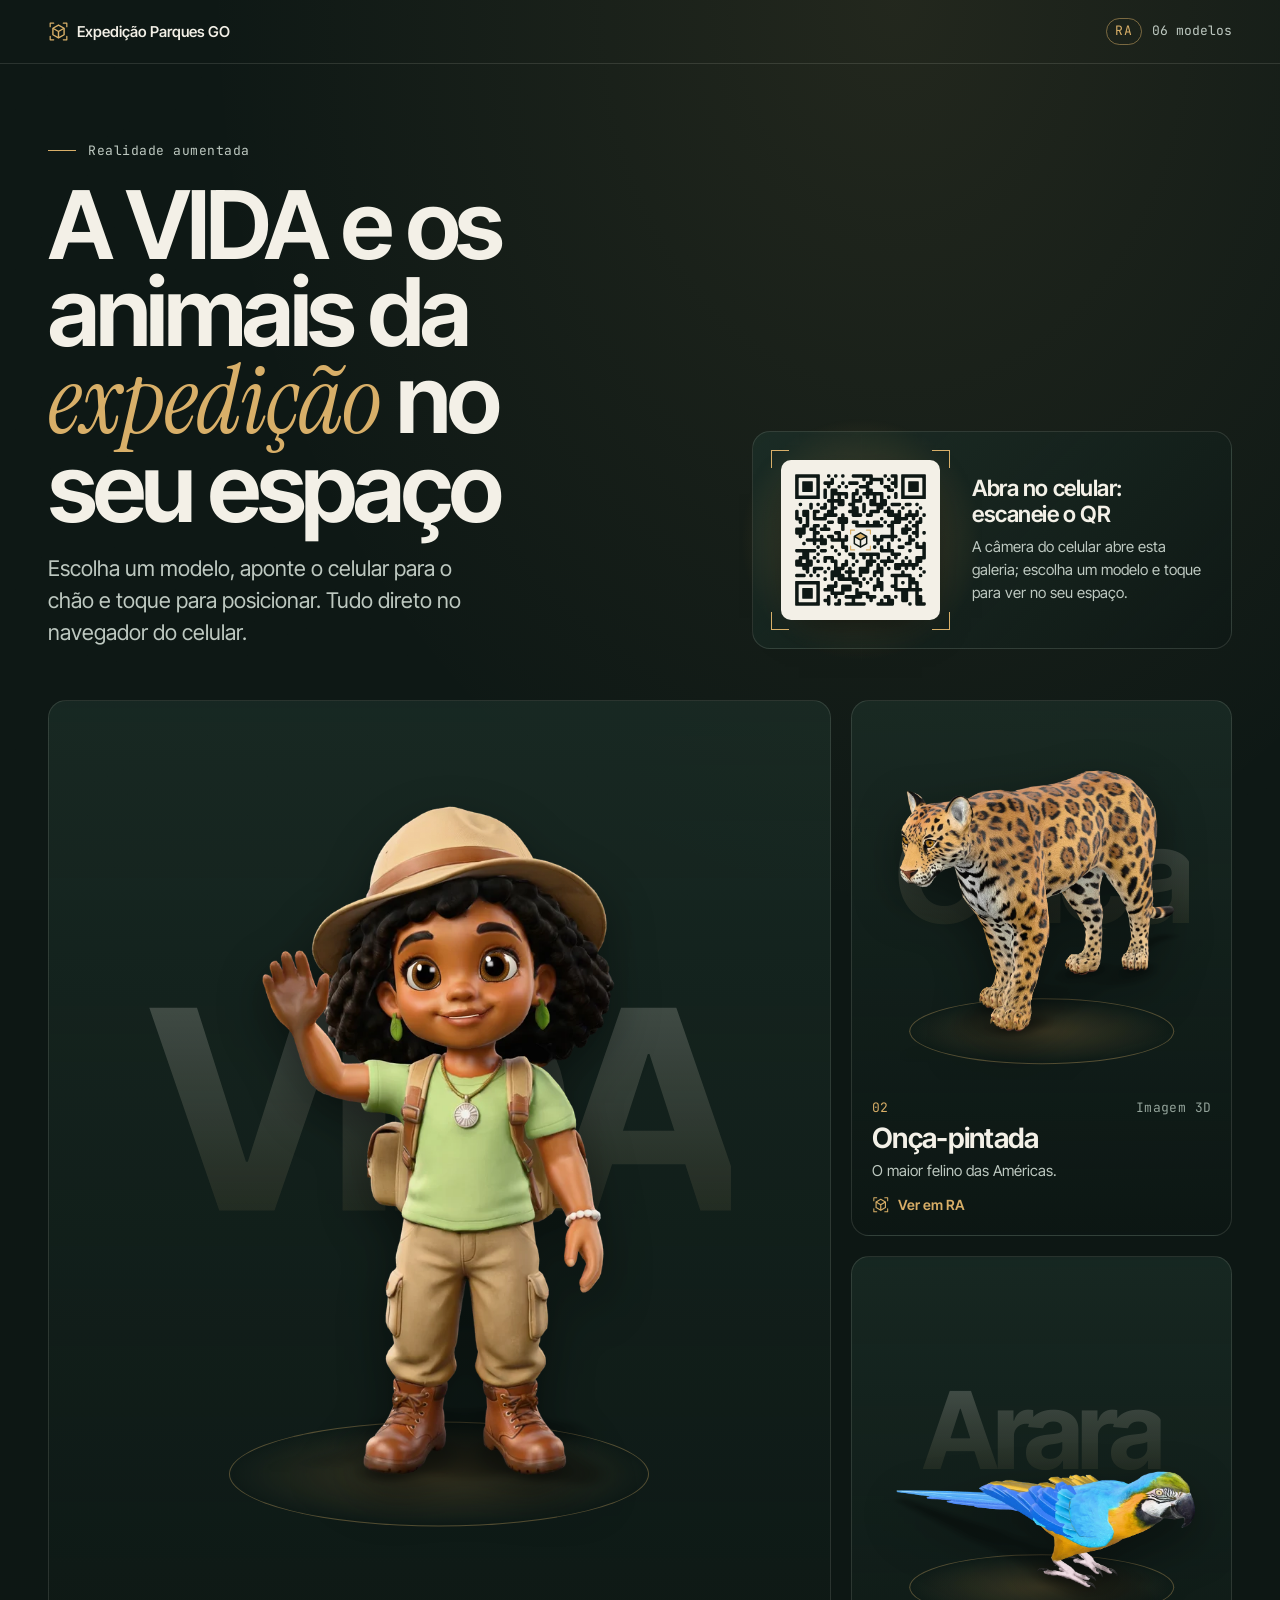
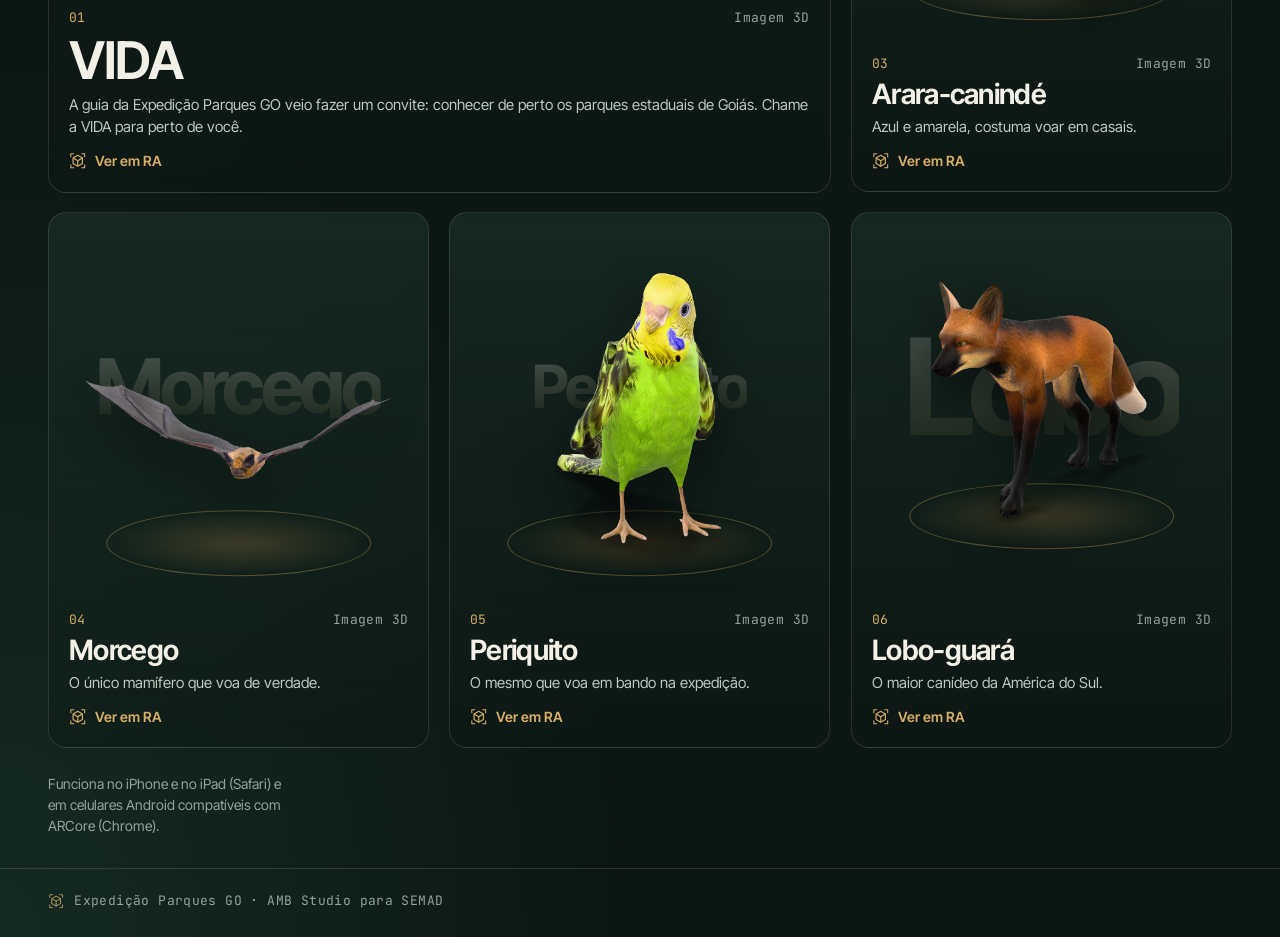
==== commit 16116e25: "VIDA: paginas atualizadas" ====
--- a/index.html
+++ b/index.html
@@ -25,7 +25,7 @@
 <link rel="preload" href="assets/fonts/inter-tight-latin-wght-normal.woff2" as="font" type="font/woff2" crossorigin>
 <link rel="preload" href="assets/fonts/instrument-serif-latin-400-italic.woff2" as="font" type="font/woff2" crossorigin>
 <link rel="stylesheet" href="assets/ra.css?v=48a5b540">
-<script type="module" src="assets/ra.js?v=2e8eaf8b"></script>
+<script type="module" src="assets/ra.js?v=72860dfc"></script>
 <noscript><style>.ra-cta,.ra-noar,.ra-fotocta,.ra-ouvir,.ra-stage__tools,.ra-vida3d__ar,.ra-size{display:none!important}.ra-desk{display:grid!important}</style></noscript>
 </head>
 <body class="ra ra--index">
@@ -57,7 +57,7 @@
       <div class="ra-card__visual" aria-hidden="true">
         <span class="ra-card__word">VIDA</span>
         <span class="ra-card__floor"></span>
-        <img class="ra-card__img" src="media/poster/vida.webp?v=f49cede3" alt="" width="536" height="1000" style="--foot:0.042" loading="eager" decoding="async">
+        <img class="ra-card__img" src="media/poster/vida.webp?v=131d68d2" alt="" width="536" height="1000" style="--foot:0.042" loading="eager" decoding="async">
       </div>
       <div class="ra-card__body">
         <p class="ra-card__idx"><span>01</span><span class="ra-card__origin" aria-hidden="true">Imagem 3D</span></p>
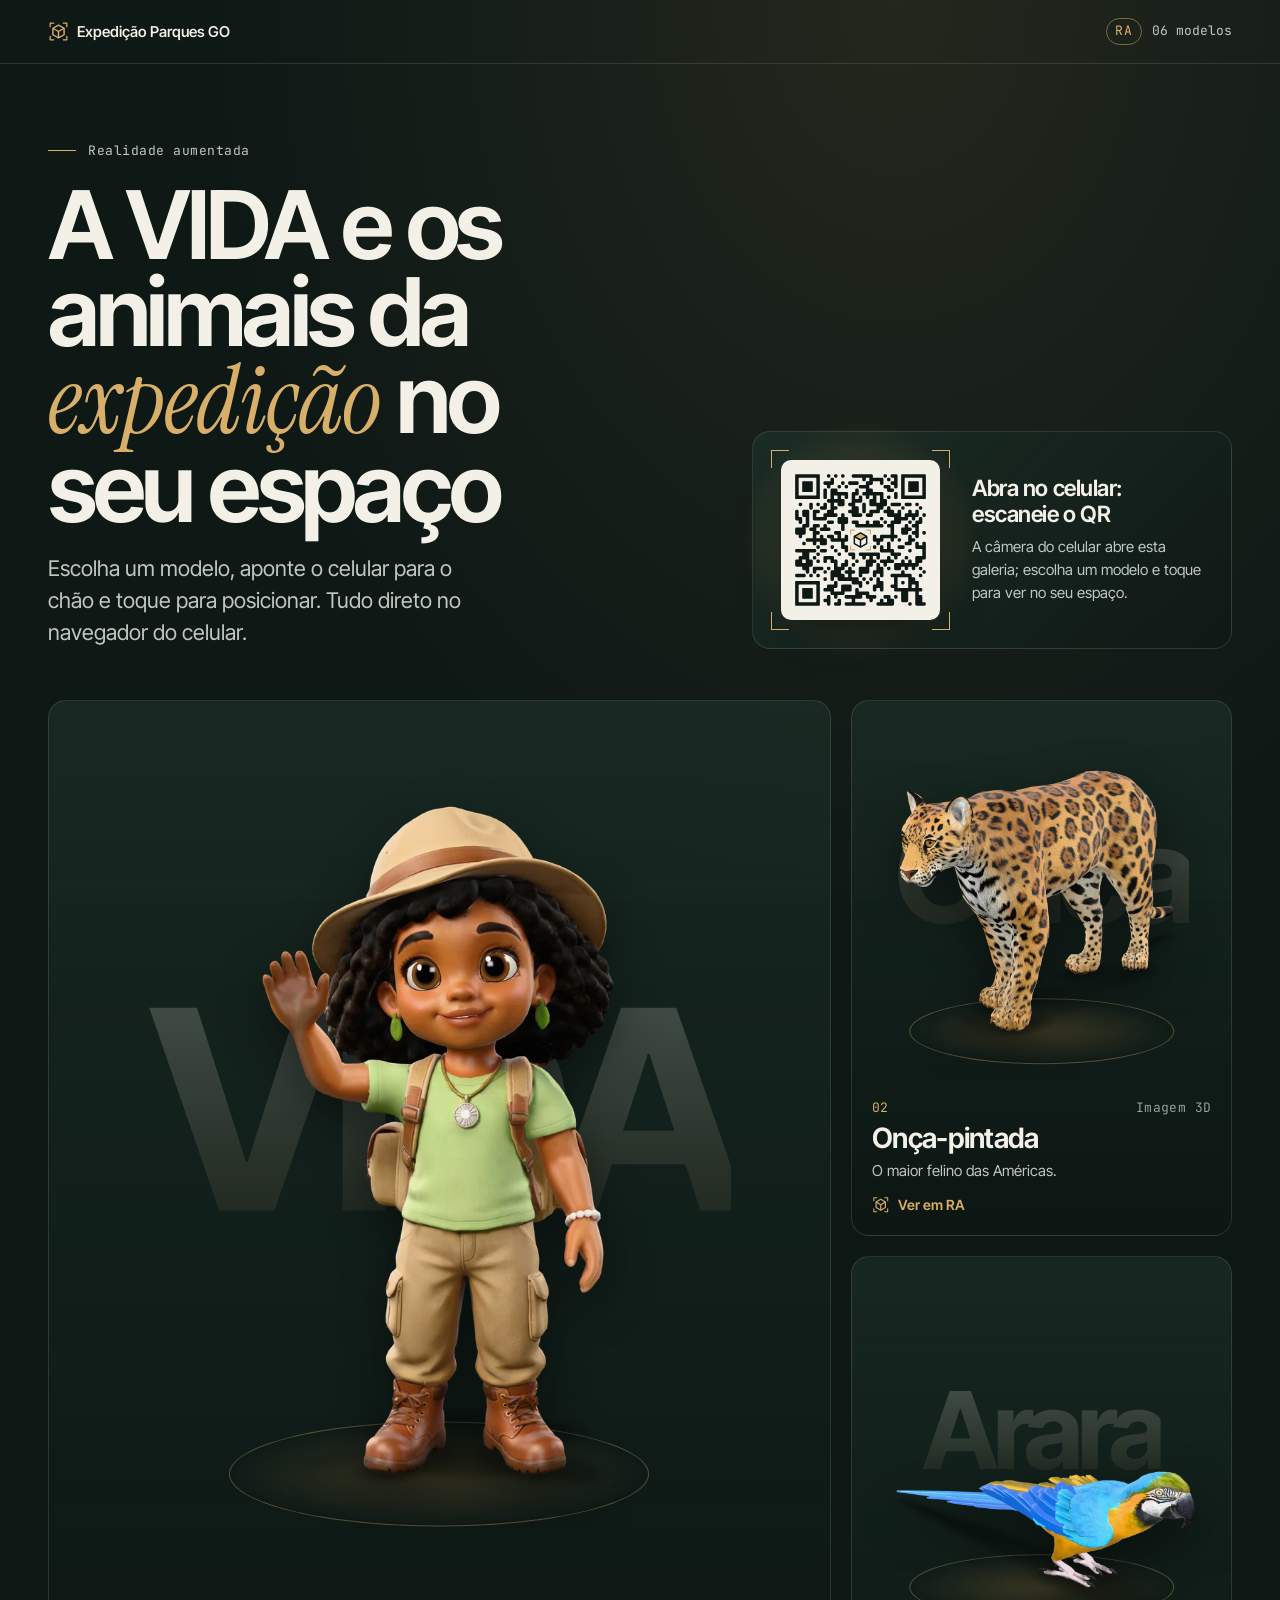
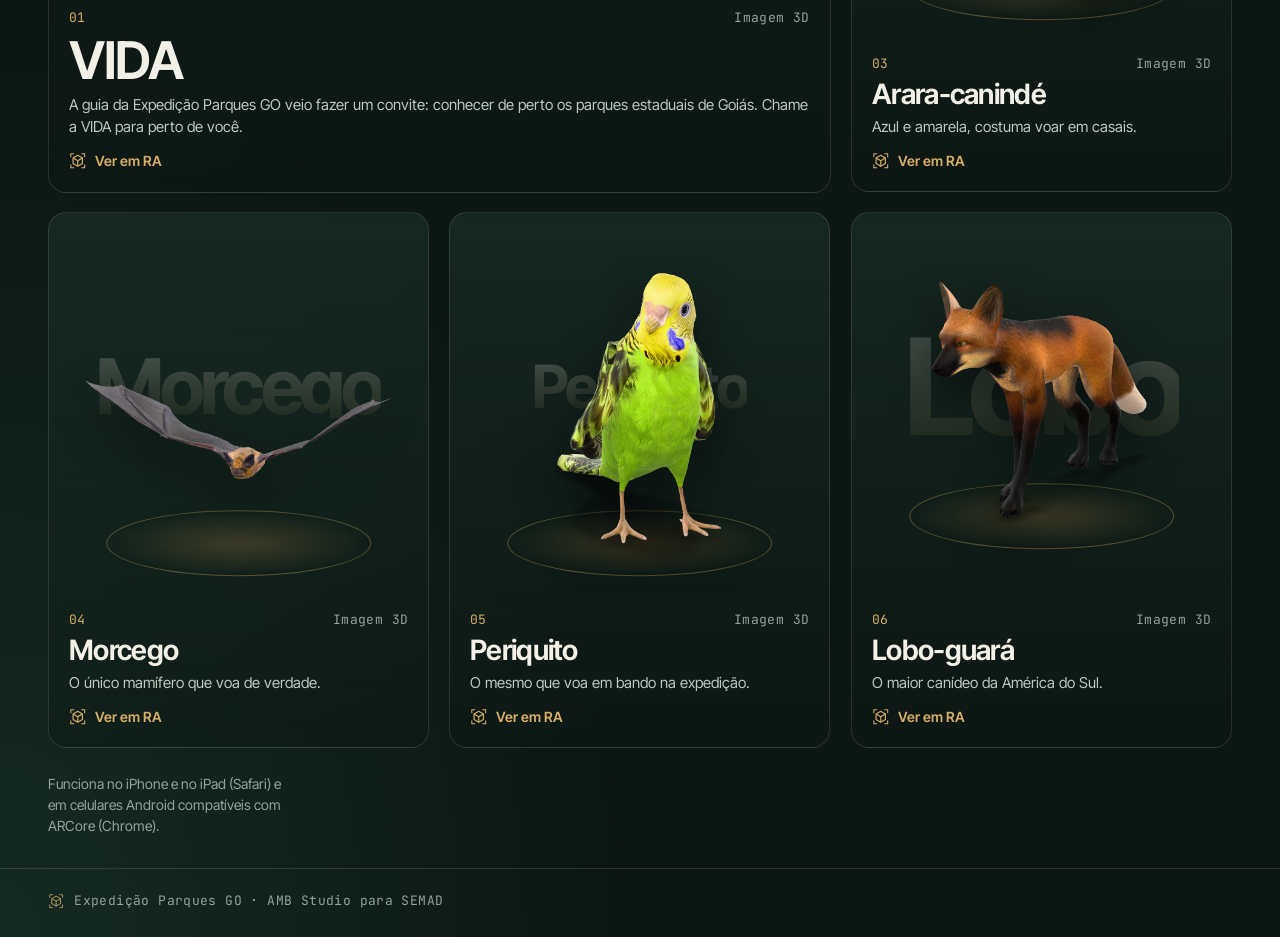
==== commit bf856ea9: "VIDA: paginas com a RA do iPhone na pagina" ====
--- a/index.html
+++ b/index.html
@@ -24,8 +24,8 @@
 <link rel="apple-touch-icon" href="assets/icone-180.png">
 <link rel="preload" href="assets/fonts/inter-tight-latin-wght-normal.woff2" as="font" type="font/woff2" crossorigin>
 <link rel="preload" href="assets/fonts/instrument-serif-latin-400-italic.woff2" as="font" type="font/woff2" crossorigin>
-<link rel="stylesheet" href="assets/ra.css?v=48a5b540">
-<script type="module" src="assets/ra.js?v=72860dfc"></script>
+<link rel="stylesheet" href="assets/ra.css?v=f00994d0">
+<script type="module" src="assets/ra.js?v=98fae715"></script>
 <noscript><style>.ra-cta,.ra-noar,.ra-fotocta,.ra-ouvir,.ra-stage__tools,.ra-vida3d__ar,.ra-size{display:none!important}.ra-desk{display:grid!important}</style></noscript>
 </head>
 <body class="ra ra--index">
@@ -57,7 +57,7 @@
       <div class="ra-card__visual" aria-hidden="true">
         <span class="ra-card__word">VIDA</span>
         <span class="ra-card__floor"></span>
-        <img class="ra-card__img" src="media/poster/vida.webp?v=131d68d2" alt="" width="536" height="1000" style="--foot:0.042" loading="eager" decoding="async">
+        <img class="ra-card__img" src="media/poster/vida.webp?v=4695d9c5" alt="" width="536" height="1000" style="--foot:0.042" loading="eager" decoding="async">
       </div>
       <div class="ra-card__body">
         <p class="ra-card__idx"><span>01</span><span class="ra-card__origin" aria-hidden="true">Imagem 3D</span></p>
--- a/assets/ra.css
+++ b/assets/ra.css
@@ -68,6 +68,7 @@
 
 body {
   margin: 0;
+  min-height: 100vh;
   min-height: 100vh;
   min-height: 100svh;
   display: flex;
@@ -365,6 +366,10 @@
   width: 1.6em;
   height: 1.6em;
 }
+/* 13/10 (verificação r1): no iPhone de 360–375 px o rótulo longo quebrava como “… (com / voz)”; linhas equilibradas */
+.ra-ar-btn span {
+  text-wrap: balance;
+}
 
 .ra-ar-btn:hover {
   background: linear-gradient(180deg, #f3d59c, #e7bf78);
@@ -446,6 +451,7 @@
 .ra-stage {
   position: relative;
   isolation: isolate;
+  height: clamp(340px, 60vh, 620px);
   height: clamp(340px, 60svh, 620px);
   margin: 20px var(--gutter) 0;
   /* a palavra gigante do fundo (decorativa) nunca cria rolagem lateral — com o espaçamento de texto do 1.4.12 ela
@@ -1092,6 +1098,7 @@
 
 .ra-video__frame {
   position: relative;
+  width: min(100%, 20rem, calc(62vh * 9 / 16));
   width: min(100%, 20rem, calc(62svh * 9 / 16));
   border-radius: 18px;
   overflow: hidden;
@@ -1442,6 +1449,7 @@
   .ra-main--item > .ra-stage {
     position: sticky;
     top: 24px;
+    height: min(calc(100vh - var(--top-h) - 88px), 780px);
     height: min(calc(100svh - var(--top-h) - 88px), 780px);
     min-height: 480px;
     margin: 24px 0;
@@ -1480,6 +1488,7 @@
 
   .ra-main--vida .ra-vida3d .ra-stage {
     margin: 0;
+    height: min(calc(100vh - var(--top-h) - 140px), 760px);
     height: min(calc(100svh - var(--top-h) - 140px), 760px);
     min-height: 460px;
   }
@@ -1515,6 +1524,7 @@
   }
 
   .ra-main--vida .ra-video__frame {
+    width: min(17rem, calc((100vh - 480px) * 9 / 16));
     width: min(17rem, calc((100svh - 480px) * 9 / 16));
     min-width: 190px;
   }
@@ -1595,6 +1605,7 @@
   .ra-main--item:not(.ra-main--vida) > .ra-stage {
     position: sticky;
     top: 8px;
+    height: calc(100vh - 24px);
     height: calc(100svh - 24px);
     min-height: 0;
     margin: 12px 0 12px var(--gutter);
@@ -1649,6 +1660,7 @@
 
   @media (min-height: 521px) {
     .ra-main--item:not(.ra-main--vida) > .ra-stage {
+      height: clamp(320px, 50vh, 560px);
       height: clamp(320px, 50svh, 560px);
     }
   }
@@ -1784,6 +1796,10 @@
 }
 .ra-chip--fala[data-state='playing'] {
   background: var(--amber);
+  color: var(--bg-deep);
+}
+/* 13/10 (verificação r1): o ícone âmbar sumia sobre o fundo âmbar da fala */
+.ra-chip--fala[data-state='playing'] .ra-ico {
   color: var(--bg-deep);
 }
 @media (max-width: 480px) {
@@ -1864,6 +1880,53 @@
   outline: 2px solid var(--amber);
   outline-offset: 3px;
 }
+/* aviso só no iPhone/iPad (o ra.js tira o hidden); sem esta regra o display do .ra-hint venceria o [hidden] */
+.ra-hint[hidden] {
+  display: none;
+}
+/* iPhone (13/10): o AR Quick Look como chip secundário + a dica de como fazê-la falar lá (o ra.js tira o hidden) */
+.ra-ql {
+  display: grid;
+  gap: 8px;
+  justify-items: start;
+  margin: 2px 0 4px;
+}
+.ra-ql[hidden] {
+  display: none;
+}
+.ra-ql__chip {
+  display: inline-flex;
+  align-items: center;
+  gap: 8px;
+  min-height: 44px;
+  padding: 8px 16px 8px 12px;
+  border: 1px solid var(--line-strong);
+  border-radius: 999px;
+  background: rgb(13 23 20 / 0.72);
+  color: var(--text);
+  font-size: 0.875rem;
+  font-weight: 560;
+  line-height: 1.2;
+  text-decoration: none;
+}
+.ra-ql__chip::after {
+  content: attr(data-label);
+}
+.ra-ql__chip:hover {
+  border-color: var(--amber);
+  background: rgb(216 174 103 / 0.12);
+}
+.ra-ql__chip:focus-visible {
+  outline: 2px solid var(--amber);
+  outline-offset: 3px;
+}
+.ra-ql__ico {
+  width: 20px;
+  height: 20px;
+}
+.ra-ql .ra-hint {
+  justify-self: start;
+}
 /* o modo foto só precisa de câmera: aparece com ou sem RA (com JavaScript) */
 .ra-fotocta {
   margin-top: 4px;
@@ -1948,7 +2011,180 @@
 .ra-arui__msg:empty {
   display: none;
 }
-/* modo foto: tela cheia */
+/* 13/10: 📸 dentro da RA — redondo, só com o ícone, numa linha própria acima dos dois botões, como o disparador de uma
+   câmera (medido: os três numa linha pediam 418 px num celular de 390). Sai da RA e abre “A VIDA no seu mundo” já com a
+   sequência (ou, com ?camacc=1, tira a foto sem sair dela). Os dois botões com texto não quebram linha; em tela estreita
+   (360 px) ficam mais justos */
+.ra-arui__btn {
+  white-space: nowrap;
+}
+.ra-arui__btn:disabled,
+.ra-arui__ja:disabled {
+  opacity: 0.55;
+}
+.ra-arui__ja {
+  display: grid;
+  place-items: center;
+  width: 64px;
+  height: 64px;
+  padding: 0;
+  border: 0;
+  border-radius: 50%;
+  background: #f6f1e6;
+  font-size: 1.75rem;
+  line-height: 1;
+  box-shadow:
+    0 0 0 4px rgb(246 241 230 / 0.35),
+    0 10px 24px -10px rgb(0 0 0 / 0.6);
+  pointer-events: auto;
+}
+.ra-arui__ja:focus-visible {
+  outline: 2px solid var(--amber);
+  outline-offset: 5px;
+}
+/* 13/10 (verificação r2): rótulo curto sob o 📸 — ao lado do “Foto com a VIDA” (que pede um print), eram dois botões de foto
+   com resultados diferentes; este sai da RA e salva sozinho */
+.ra-arui__ja-t {
+  margin-top: -4px;
+  color: var(--cream);
+  font-size: 0.875rem;
+  font-weight: 600;
+  text-shadow: 0 0 2px rgb(0 0 0 / 0.9), 0 1px 8px rgb(0 0 0 / 0.6);
+  pointer-events: none;
+}
+@media (max-width: 380px) {
+  .ra-arui__row {
+    gap: 8px;
+  }
+  .ra-arui__btn {
+    gap: 6px;
+    padding: 10px 12px;
+    font-size: 0.9375rem;
+  }
+}
+/* ?camacc=1: a foto tirada dentro da RA — miniatura + aviso + Compartilhar */
+.ra-arui__foto {
+  display: flex;
+  align-items: center;
+  gap: 10px;
+  max-width: 100%;
+  padding: 8px 10px 8px 8px;
+  border-radius: 16px;
+  background: rgb(9 15 13 / 0.86);
+  color: var(--cream);
+  font-size: 0.9375rem;
+  font-weight: 600;
+  line-height: 1.3;
+  pointer-events: auto;
+}
+.ra-arui__foto[hidden] {
+  display: none;
+}
+.ra-arui__foto-img {
+  flex: none;
+  width: 44px;
+  height: 78px;
+  border-radius: 8px;
+  object-fit: cover;
+}
+.ra-arui__mini {
+  flex: none;
+  display: inline-flex;
+  align-items: center;
+  gap: 6px;
+  min-height: 44px;
+  padding: 6px 14px;
+  border: 0;
+  border-radius: 999px;
+  background: linear-gradient(180deg, #e7c07c, var(--amber));
+  color: var(--bg-deep);
+  font: inherit;
+}
+.ra-arui__mini .ra-ico {
+  width: 1.2em;
+  height: 1.2em;
+}
+.ra-arui__flash {
+  position: fixed;
+  inset: 0;
+  background: #fff;
+  opacity: 0;
+  pointer-events: none;
+  transition: opacity 0.35s;
+}
+.ra-arui__flash.is-on {
+  opacity: 0.85;
+  transition: none;
+}
+/* aviso de navegador dentro de app (Instagram, Facebook, WhatsApp, Line): o ra.js tira o hidden */
+.ra-app[hidden] {
+  display: none;
+}
+.ra-app-topo {
+  padding: 0 var(--gutter);
+}
+.ra-app-topo .ra-app {
+  margin: 12px 0 0;
+}
+.ra-app {
+  padding: 14px 16px;
+  border: 1px solid rgb(216 174 103 / 0.55);
+  border-radius: 16px;
+  background: rgb(216 174 103 / 0.12);
+  color: var(--cream);
+  font-size: 0.95rem;
+  line-height: 1.45;
+  text-align: left;
+}
+.ra-app strong {
+  color: var(--amber);
+}
+.ra-app__s {
+  margin-top: 6px;
+  color: var(--text-2);
+}
+.ra-app__do {
+  display: flex;
+  flex-wrap: wrap;
+  gap: 8px;
+  margin-top: 10px;
+}
+.ra-app__btn {
+  display: inline-flex;
+  align-items: center;
+  gap: 8px;
+  min-height: 44px;
+  padding: 8px 16px;
+  border: 0;
+  border-radius: 999px;
+  background: linear-gradient(180deg, #e7c07c, var(--amber));
+  color: var(--bg-deep);
+  font: inherit;
+  font-weight: 650;
+  text-decoration: none;
+  cursor: pointer;
+}
+.ra-app__btn[hidden] {
+  display: none;
+}
+.ra-app__btn .ra-ico {
+  width: 1.2em;
+  height: 1.2em;
+}
+.ra-app__btn--ghost {
+  background: rgb(243 240 231 / 0.1);
+  color: var(--cream);
+  box-shadow: inset 0 0 0 1px rgb(243 240 231 / 0.3);
+}
+.ra-app__ok:empty {
+  display: none;
+}
+.ra-app__ok {
+  margin-top: 8px;
+  font-size: 0.9rem;
+  color: var(--green);
+}
+/* “A VIDA no seu mundo” (antes, modo foto): tela cheia */
 .ra-foto {
   position: fixed;
   inset: 0;
@@ -1973,28 +2209,38 @@
 .ra-foto[data-facing='user'] .ra-foto__cam {
   transform: scaleX(-1);
 }
+/* camada do toque (arrastar e pinçar) e, dentro dela, a VIDA: um quadrado posto na tela pela homografia (matrix3d) que o
+   ra.js calcula a cada giro do celular (criarAncora) */
 .ra-foto__vida {
   position: absolute;
   inset: 0;
+  overflow: hidden;
 }
 .ra-foto__vida model-viewer {
   position: absolute;
   left: 0;
   top: 0;
-  width: 100%;
-  height: 100%;
+  width: 300px;
+  height: 300px;
+  transform-origin: 0 0;
+  will-change: transform;
+  pointer-events: none;
   background: transparent;
   --poster-color: transparent;
   --progress-bar-color: transparent;
 }
-/* lugar da pessoa: tracejado ao lado da VIDA enquanto ela chama */
+/* lugar da pessoa: tracejado ao lado da VIDA enquanto ela chama (caixa de uma pessoa de 1,6 m no mesmo chão, projetada) */
 .ra-foto__lado {
   position: absolute;
-  bottom: 14%;
-  width: 34%;
-  height: 58%;
-  border: 2px dashed rgb(243 240 231 / 0.75);
+  left: 0;
+  top: 0;
+  width: 0;
+  height: 0;
+  border: 2px dashed rgb(243 240 231 / 0.9);
   border-radius: 48% 48% 18px 18px;
+  /* 13/10 (verificação r1): sobre câmera clara (piso, céu) o tracejado creme sumia (contraste 1,14:1) — contorno escuro
+     por fora e por dentro */
+  box-shadow: 0 0 0 2px rgb(9 15 13 / 0.45), inset 0 0 0 2px rgb(9 15 13 / 0.45);
   display: grid;
   place-items: end center;
   padding-bottom: 14px;
@@ -2010,6 +2256,11 @@
 .ra-foto[data-fase='espera'] .ra-foto__lado {
   opacity: 1;
 }
+.ra-foto__lado span {
+  padding: 4px 12px;
+  border-radius: 999px;
+  background: rgb(9 15 13 / 0.62);
+}
 .ra-foto__flash {
   position: absolute;
   inset: 0;
@@ -2030,6 +2281,7 @@
 }
 .ra-foto__top {
   position: absolute;
+  z-index: 2;
   top: max(12px, env(safe-area-inset-top));
   left: 12px;
   right: 12px;
@@ -2038,14 +2290,25 @@
   justify-content: space-between;
   gap: 12px;
 }
-.ra-foto__tag {
-  margin: 0;
-  padding: 6px 14px;
+.ra-foto__pill {
+  min-height: 44px;
+  padding: 8px 16px;
+  border: 0;
   border-radius: 999px;
-  background: rgb(9 15 13 / 0.6);
+  /* 13/10 (verificação r2): 0,6 → 0,72 (contraste 4,46:1 no pior caso, sobre câmera clara) */
+  background: rgb(9 15 13 / 0.72);
   color: var(--cream);
+  font: inherit;
   font-size: 0.95rem;
   font-weight: 600;
+  cursor: pointer;
+}
+/* entrada e preparação: só o fechar */
+.ra-foto[data-fase='inicio'] .ra-foto__pill,
+.ra-foto[data-fase='inicio'] [data-foto-flip],
+.ra-foto[data-fase='preparando'] .ra-foto__pill,
+.ra-foto[data-fase='preparando'] [data-foto-flip] {
+  visibility: hidden;
 }
 .ra-foto__ic {
   display: grid;
@@ -2093,8 +2356,44 @@
   font-style: italic;
   font-size: clamp(5rem, 22vw, 9rem);
   line-height: 1;
-  text-shadow: 0 4px 24px rgb(0 0 0 / 0.45);
+  /* 13/10 (verificação r1): contorno escuro — só a sombra suave sumia sobre céu claro */
+  text-shadow: 0 0 2px rgb(0 0 0 / 0.9), 0 0 10px rgb(0 0 0 / 0.55), 0 4px 24px rgb(0 0 0 / 0.45);
   pointer-events: none;
+}
+/* legenda de cada fala, sempre na tela enquanto ela fala (se o som falhar, ela “fala” por escrito) */
+.ra-foto__legenda {
+  position: absolute;
+  left: 50%;
+  bottom: calc(max(22px, env(safe-area-inset-bottom)) + 80px);
+  transform: translateX(-50%);
+  width: max-content;
+  max-width: calc(100% - 32px);
+  margin: 0;
+  padding: 8px 14px;
+  border-radius: 14px;
+  background: rgb(9 15 13 / 0.78);
+  color: var(--cream);
+  font-size: 1.05rem;
+  font-weight: 600;
+  line-height: 1.35;
+  text-align: center;
+  pointer-events: none;
+}
+.ra-foto__legenda:empty {
+  display: none;
+}
+/* na prévia (“Ficou demais!”), a legenda vai para cima, à frente da foto */
+.ra-foto[data-foto-pronta] .ra-foto__legenda {
+  z-index: 3;
+  top: calc(max(12px, env(safe-area-inset-top)) + 62px);
+  bottom: auto;
+}
+/* na prévia: só o fechar no topo; e os botões de baixo somem (13/10, verificação r1: reabilitados no fim do “Ficou
+   demais!”, apareciam como fantasmas atrás do painel da prévia) */
+.ra-foto[data-foto-pronta] .ra-foto__pill,
+.ra-foto[data-foto-pronta] [data-foto-flip],
+.ra-foto[data-foto-pronta] .ra-foto__bottom {
+  visibility: hidden;
 }
 .ra-foto__bottom {
   position: absolute;
@@ -2103,7 +2402,133 @@
   bottom: max(22px, env(safe-area-inset-bottom));
   display: flex;
   justify-content: center;
+  gap: 10px;
   padding: 0 16px;
+}
+.ra-foto__ouvir {
+  display: flex;
+  align-items: center;
+  gap: 8px;
+  min-height: 64px;
+  padding: 12px 20px;
+  border: 0;
+  border-radius: 999px;
+  background: rgb(9 15 13 / 0.72);
+  color: var(--cream);
+  font: inherit;
+  font-size: 1.05rem;
+  font-weight: 620;
+  cursor: pointer;
+}
+.ra-foto__ouvir .ra-ico {
+  width: 1.4em;
+  height: 1.4em;
+}
+.ra-foto__ouvir[disabled] {
+  opacity: 0;
+  pointer-events: none;
+}
+/* depois do “Quer tirar uma foto comigo?”, o “Tirar a foto” chama a atenção */
+.ra-foto__shoot.is-hint {
+  animation: ra-hint 1.3s var(--ease) 3;
+}
+@media (prefers-reduced-motion: reduce) {
+  .ra-foto__shoot.is-hint {
+    animation: none;
+  }
+}
+/* entrada: “Começar” (um toque libera som, movimento e câmera) */
+.ra-foto__inicio {
+  position: absolute;
+  inset: 0;
+  display: grid;
+  place-items: center;
+  overflow-y: auto;
+  padding: calc(max(12px, env(safe-area-inset-top)) + 60px) 16px max(22px, env(safe-area-inset-bottom));
+  background: radial-gradient(120% 80% at 50% 18%, #2c4a36, var(--bg-deep) 72%);
+}
+.ra-foto__inicio[hidden] {
+  display: none;
+}
+.ra-foto__cartao {
+  width: 100%;
+  max-width: 420px;
+  text-align: center;
+}
+.ra-foto__titulo {
+  margin: 0 0 10px;
+  font-family: var(--serif);
+  font-size: clamp(2rem, 9vw, 2.6rem);
+  line-height: 1.05;
+  color: var(--cream);
+}
+.ra-foto__texto {
+  margin: 0 0 22px;
+  color: var(--text-2);
+}
+.ra-foto__comecar {
+  min-height: 60px;
+  padding: 14px 44px;
+  border: 0;
+  border-radius: 999px;
+  background: linear-gradient(180deg, #e7c07c, var(--amber));
+  color: var(--bg-deep);
+  font: inherit;
+  font-size: 1.2rem;
+  font-weight: 700;
+  box-shadow: 0 14px 40px -12px rgb(0 0 0 / 0.6);
+  cursor: pointer;
+}
+.ra-foto__nota {
+  margin: 16px 0 0;
+  color: var(--text-2);
+  font-size: 0.95rem;
+  text-align: center;
+}
+/* 13/10 (verificação r2): o ícone na linha do texto (com o texto em duas linhas, ele ficava solto na margem esquerda) */
+.ra-foto__nota .ra-ico {
+  display: inline-block;
+  width: 1.3em;
+  height: 1.3em;
+  margin-right: 6px;
+  vertical-align: -0.3em;
+  color: var(--amber);
+}
+/* 13/10 (verificação r1): o aviso de app vem ANTES do “Começar” (dentro de app o certo é sair primeiro) */
+.ra-foto__cartao .ra-app {
+  margin: 0 0 22px;
+}
+/* ?calibrar=1: régua do campo de visão e da altura do celular */
+/* 13/10 (verificação r1): no alto, no lugar da mensagem — embaixo ele cobria o corpo e os pés da VIDA, justamente o que se
+   olha para calibrar */
+.ra-foto__calib {
+  position: absolute;
+  z-index: 2;
+  left: 16px;
+  right: 16px;
+  top: calc(max(12px, env(safe-area-inset-top)) + 64px);
+  display: grid;
+  gap: 6px;
+  padding: 10px 12px;
+  border-radius: 14px;
+  background: rgb(9 15 13 / 0.72);
+  color: var(--cream);
+  font-size: 0.9rem;
+}
+/* calibrando, a mensagem do alto sai (o painel fica no lugar dela) */
+.ra-foto[data-calibrar] .ra-foto__msg {
+  display: none;
+}
+.ra-foto__calib input {
+  width: 100%;
+  height: 32px;
+  margin: 0;
+}
+.ra-foto__calib p {
+  margin: 0;
+  color: var(--text-2);
+  font-family: var(--mono);
+  font-size: 0.8rem;
 }
 .ra-foto__shoot {
   display: flex;
@@ -2144,10 +2569,38 @@
   display: none;
 }
 .ra-foto__prev img {
+  min-height: 0;
   max-width: 100%;
-  max-height: calc(100% - 96px);
+  max-height: calc(100% - 150px);
   border-radius: 14px;
   box-shadow: 0 18px 50px -16px rgb(0 0 0 / 0.8);
+  /* iPhone: tocar e segurar a foto → “Adicionar às Fotos” */
+  -webkit-touch-callout: default;
+  -webkit-user-select: auto;
+  user-select: auto;
+  touch-action: auto;
+}
+.ra-foto__aviso {
+  margin: 0;
+  padding: 8px 14px;
+  border-radius: 12px;
+  background: rgb(127 181 147 / 0.18);
+  color: var(--cream);
+  font-weight: 620;
+  text-align: center;
+}
+.ra-foto__aviso[hidden] {
+  display: none;
+}
+.ra-foto__dica {
+  max-width: 380px;
+  margin: 0;
+  color: var(--text-2);
+  font-size: 0.9rem;
+  text-align: center;
+}
+.ra-foto__dica:empty {
+  display: none;
 }
 .ra-foto__prev-do {
   display: flex;
